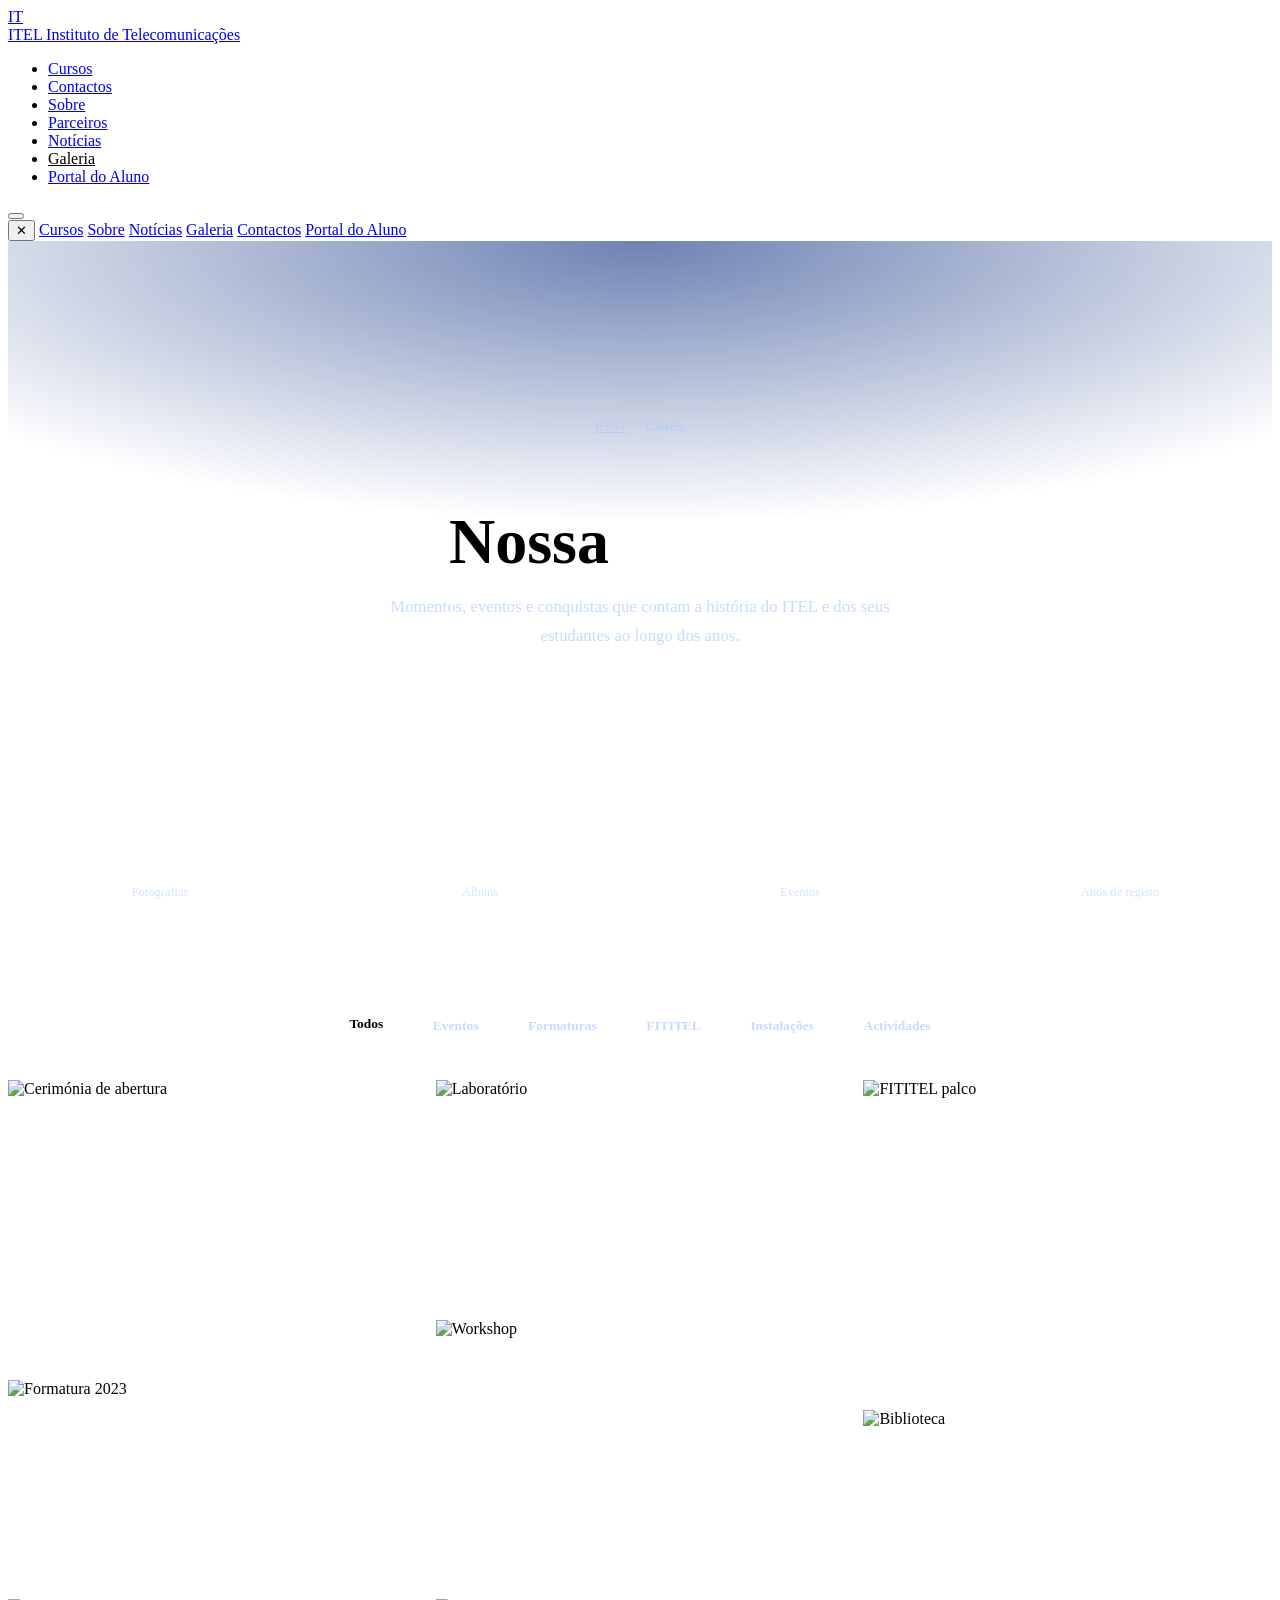
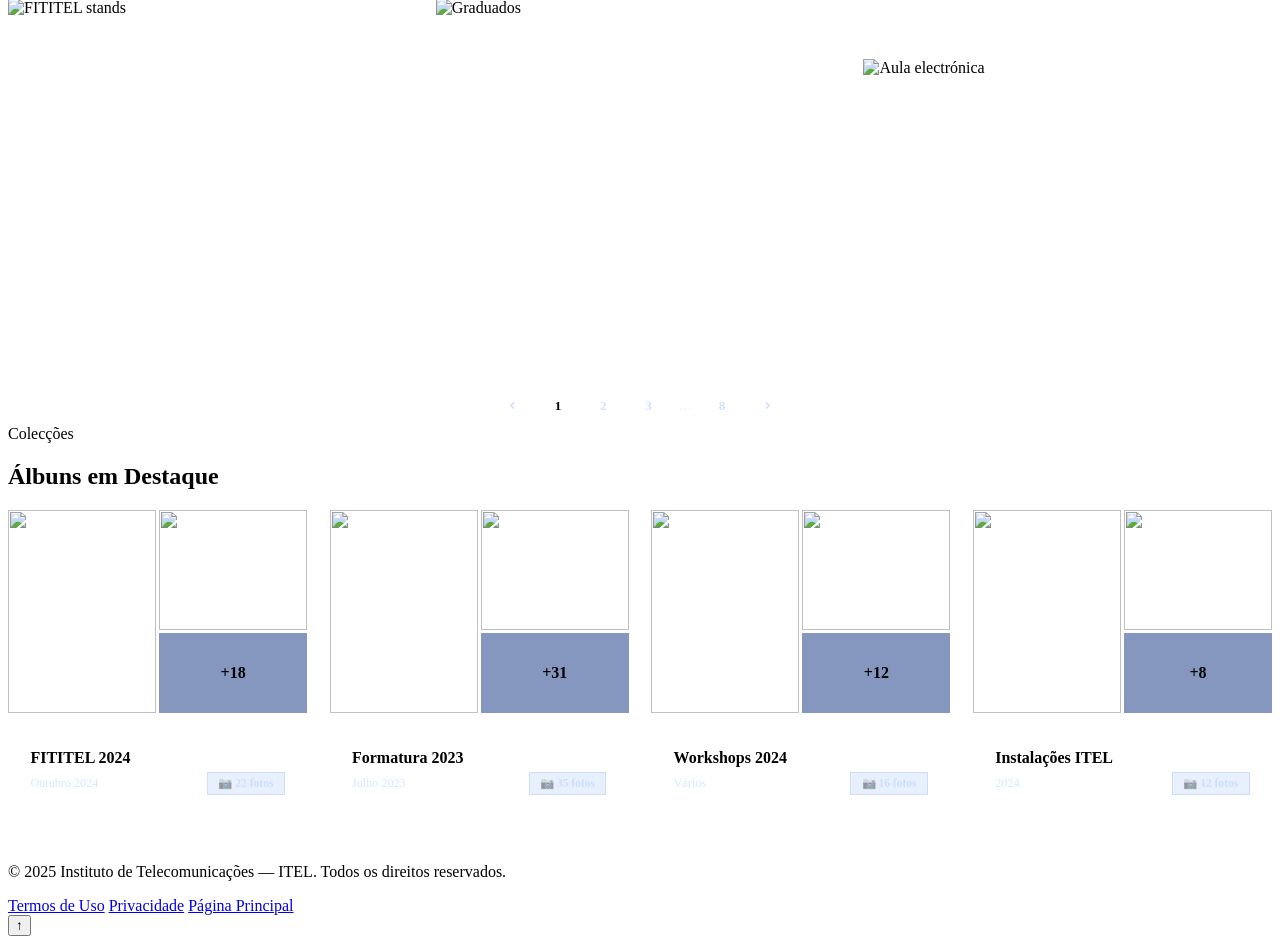
==== galeria.html @ df425c3a "Arquivos html e index css Estes são os arquivos principal do nosdo site!" ====
<!DOCTYPE html>
<html lang="pt-AO">
<head>
  <meta charset="UTF-8" />
  <meta name="viewport" content="width=device-width, initial-scale=1.0" />
  <meta name="description" content="Galeria de fotos do ITEL — Momentos, eventos e conquistas do Instituto de Telecomunicações." />
  <title>ITEL — Galeria</title>
  <link rel="preconnect" href="https://fonts.googleapis.com" />
  <link rel="preconnect" href="https://fonts.gstatic.com" crossorigin />
  <link href="https://fonts.googleapis.com/css2?family=Plus+Jakarta+Sans:wght@300;400;500;600;700;800&family=Space+Grotesk:wght@400;500;700&display=swap" rel="stylesheet" />
  <link rel="stylesheet" href="../css/index.css" />
  <style>
    /* ── Herói interno ── */
    .pag-heroi {
      position: relative;
      padding: clamp(7rem, 14vw, 11rem) 0 clamp(3rem, 6vw, 5rem);
      overflow: hidden;
      text-align: center;
    }
    .pag-heroi-fundo {
      position: absolute;
      inset: 0;
      background:
        radial-gradient(ellipse 100% 80% at 50% 0%, rgba(13,48,128,.6) 0%, transparent 70%),
        url('assets/img/heroi-galeria-evento.jpg') center/cover no-repeat;
      z-index: 0;
    }
    .pag-heroi-fundo::after {
      content: '';
      position: absolute;
      inset: 0;
      background: linear-gradient(180deg, rgba(2,12,27,.45) 0%, rgba(2,12,27,.7) 60%, var(--azul-900) 100%);
    }
    .pag-heroi-grade {
      position: absolute;
      inset: 0;
      background-image: radial-gradient(circle, rgba(255,255,255,.05) 1px, transparent 1px);
      background-size: 36px 36px;
      mask-image: radial-gradient(ellipse 80% 80% at 50% 50%, black, transparent);
      z-index: 1;
    }
    .pag-heroi-conteudo {
      position: relative;
      z-index: 2;
    }
    .pag-migalha {
      display: inline-flex;
      align-items: center;
      gap: .5rem;
      font-size: .78rem;
      color: rgba(168,200,255,.55);
      margin-bottom: 1.2rem;
    }
    .pag-migalha a { color: rgba(168,200,255,.55); transition: var(--trans); }
    .pag-migalha a:hover { color: var(--branco); }
    .pag-migalha-sep { opacity: .4; }
    .pag-migalha-actual { color: var(--azul-100); font-weight: 600; }
    .pag-heroi-titulo {
      font-family: var(--fonte-display);
      font-size: clamp(2.2rem, 5vw, 4rem);
      font-weight: 800;
      color: var(--branco);
      line-height: 1.08;
      margin-bottom: .9rem;
    }
    .pag-heroi-titulo span {
      background: linear-gradient(135deg, var(--azul-200) 0%, var(--azul-50) 100%);
      -webkit-background-clip: text;
      -webkit-text-fill-color: transparent;
      background-clip: text;
    }
    .pag-heroi-desc {
      font-size: clamp(.9rem, 1.6vw, 1.05rem);
      color: rgba(168,200,255,.65);
      max-width: 500px;
      margin-inline: auto;
      font-weight: 400;
      line-height: 1.7;
    }

    /* ── Estatísticas ── */
    .galeria-stats {
      display: grid;
      grid-template-columns: repeat(auto-fit, minmax(min(100%,140px), 1fr));
      gap: clamp(.7rem, 2vw, 1rem);
      margin-bottom: clamp(2rem, 4vw, 3rem);
    }
    .stat-card {
      background: var(--vidro);
      backdrop-filter: blur(20px);
      border: 1px solid var(--vidro-borda);
      border-radius: var(--raio-md);
      padding: clamp(1rem, 3vw, 1.5rem);
      text-align: center;
      transition: var(--trans);
    }
    .stat-card:hover {
      background: var(--vidro-hover);
      transform: translateY(-3px);
      border-color: rgba(91,147,245,.25);
    }
    .stat-numero {
      font-family: var(--fonte-display);
      font-size: clamp(1.6rem, 3vw, 2.2rem);
      font-weight: 800;
      background: linear-gradient(135deg, var(--branco), var(--azul-200));
      -webkit-background-clip: text;
      -webkit-text-fill-color: transparent;
      background-clip: text;
      line-height: 1;
      margin-bottom: .3rem;
    }
    .stat-label { font-size: .78rem; color: rgba(168,200,255,.5); }

    /* ── Filtros ── */
    .galeria-filtros {
      display: flex;
      align-items: center;
      justify-content: center;
      gap: .5rem;
      flex-wrap: wrap;
      padding-block: clamp(1.5rem, 3vw, 2.5rem);
    }
    .filtro-btn {
      background: var(--vidro);
      backdrop-filter: blur(20px);
      border: 1px solid var(--vidro-borda);
      border-radius: var(--raio-full);
      padding: .5rem clamp(.9rem, 2vw, 1.3rem);
      color: rgba(168,200,255,.65);
      font-family: var(--fonte-display);
      font-weight: 700;
      font-size: clamp(.75rem, 1.4vw, .84rem);
      cursor: pointer;
      transition: var(--trans);
      white-space: nowrap;
    }
    .filtro-btn:hover, .filtro-btn.activo {
      background: linear-gradient(135deg, var(--azul-500), var(--azul-400));
      border-color: transparent;
      color: var(--branco);
      box-shadow: var(--sombra-azul);
      transform: translateY(-2px);
    }

    /* ── Grade masonry ── */
    .galeria-grade {
      columns: 3;
      column-gap: clamp(.8rem, 2vw, 1.2rem);
    }
    @media (max-width: 900px) { .galeria-grade { columns: 2; } }
    @media (max-width: 500px) { .galeria-grade { columns: 1; } }

    .galeria-item {
      break-inside: avoid;
      margin-bottom: clamp(.8rem, 2vw, 1.2rem);
      border-radius: var(--raio-md);
      overflow: hidden;
      position: relative;
      cursor: pointer;
      transition: var(--trans-lenta);
      border: 1px solid var(--vidro-borda);
    }
    .galeria-item:hover {
      transform: scale(1.02);
      border-color: rgba(91,147,245,.3);
      box-shadow: 0 20px 50px rgba(0,0,0,.5);
    }
    .galeria-item img {
      width: 100%;
      display: block;
      transition: transform .6s ease;
    }
    .galeria-item:hover img { transform: scale(1.06); }

    .galeria-overlay {
      position: absolute;
      inset: 0;
      background: linear-gradient(180deg, transparent 40%, rgba(2,12,27,.92) 100%);
      opacity: 0;
      transition: opacity .4s ease;
      display: flex;
      flex-direction: column;
      justify-content: flex-end;
      padding: 1.2rem;
    }
    .galeria-item:hover .galeria-overlay { opacity: 1; }

    .galeria-item-cat {
      display: inline-block;
      background: rgba(46,109,232,.18);
      border: 1px solid rgba(91,147,245,.3);
      color: var(--azul-100);
      font-size: .67rem;
      font-weight: 700;
      letter-spacing: .1em;
      text-transform: uppercase;
      padding: .24rem .65rem;
      border-radius: var(--raio-full);
      margin-bottom: .5rem;
      align-self: flex-start;
    }
    .galeria-item-titulo {
      font-family: var(--fonte-display);
      font-weight: 700;
      font-size: .92rem;
      color: var(--branco);
      line-height: 1.3;
      margin-bottom: .25rem;
    }
    .galeria-item-data { font-size: .73rem; color: rgba(255,255,255,.45); }

    .galeria-zoom {
      position: absolute;
      top: .85rem;
      right: .85rem;
      width: 32px;
      height: 32px;
      background: rgba(255,255,255,.1);
      backdrop-filter: blur(10px);
      border-radius: 50%;
      display: grid;
      place-items: center;
      opacity: 0;
      transition: var(--trans);
    }
    .galeria-item:hover .galeria-zoom { opacity: 1; transform: scale(1.1); }
    .galeria-zoom svg { width: 15px; height: 15px; color: var(--branco); }

    /* ── Lightbox ── */
    .lightbox {
      position: fixed;
      inset: 0;
      background: rgba(2,12,27,.97);
      backdrop-filter: blur(30px);
      z-index: 2000;
      display: flex;
      align-items: center;
      justify-content: center;
      opacity: 0;
      pointer-events: none;
      transition: opacity .4s ease;
      padding: 1.5rem;
    }
    .lightbox.aberto { opacity: 1; pointer-events: all; }
    .lightbox-inner {
      position: relative;
      max-width: 900px;
      width: 100%;
      transform: scale(.92);
      transition: transform .4s cubic-bezier(.25,.46,.45,.94);
    }
    .lightbox.aberto .lightbox-inner { transform: scale(1); }
    .lightbox-img {
      width: 100%;
      border-radius: var(--raio-lg);
      display: block;
      box-shadow: 0 40px 80px rgba(0,0,0,.7);
      border: 1px solid var(--vidro-borda);
      transition: opacity .3s ease;
    }
    .lightbox-info {
      margin-top: 1rem;
      display: flex;
      align-items: flex-start;
      justify-content: space-between;
      gap: 1rem;
      flex-wrap: wrap;
    }
    .lightbox-titulo { font-family: var(--fonte-display); font-size: 1.1rem; font-weight: 700; color: var(--branco); }
    .lightbox-sub { font-size: .8rem; color: rgba(168,200,255,.5); margin-top: .2rem; }
    .lightbox-fechar {
      position: absolute;
      top: -14px; right: -14px;
      width: 38px; height: 38px;
      background: rgba(255,255,255,.08);
      border: 1px solid var(--vidro-borda2);
      border-radius: 50%;
      display: grid;
      place-items: center;
      cursor: pointer;
      color: var(--branco);
      font-size: 1rem;
      transition: var(--trans);
    }
    .lightbox-fechar:hover { background: rgba(255,80,80,.2); border-color: rgba(255,80,80,.4); }
    .lightbox-nav {
      position: absolute;
      top: 50%;
      transform: translateY(-50%);
      width: 42px; height: 42px;
      background: rgba(255,255,255,.07);
      border: 1px solid var(--vidro-borda);
      border-radius: 50%;
      display: grid;
      place-items: center;
      cursor: pointer;
      color: var(--branco);
      transition: var(--trans);
    }
    .lightbox-nav:hover { background: rgba(46,109,232,.2); border-color: rgba(91,147,245,.3); }
    .lightbox-ant { left: -22px; }
    .lightbox-prox { right: -22px; }
    @media (max-width: 600px) {
      .lightbox-ant { left: 6px; }
      .lightbox-prox { right: 6px; }
      .lightbox-fechar { top: -10px; right: -6px; }
    }
    .lightbox-nav svg { width: 17px; height: 17px; }
    .lightbox-contador {
      display: inline-flex;
      align-items: center;
      gap: .45rem;
      background: var(--vidro);
      border: 1px solid var(--vidro-borda);
      border-radius: var(--raio-full);
      padding: .28rem .85rem;
      font-size: .76rem;
      color: rgba(168,200,255,.55);
      white-space: nowrap;
    }

    /* ── Álbuns ── */
    .secao-albuns { padding-block: var(--secao-py); }
    .albuns-grade {
      display: grid;
      grid-template-columns: repeat(auto-fit, minmax(min(100%, 240px), 1fr));
      gap: clamp(1rem, 2.5vw, 1.4rem);
    }
    .album-card {
      border-radius: var(--raio-md);
      overflow: hidden;
      background: var(--vidro);
      border: 1px solid var(--vidro-borda);
      cursor: pointer;
      transition: var(--trans-lenta);
      transform-style: preserve-3d;
    }
    .album-card:hover {
      transform: translateY(-8px);
      border-color: rgba(91,147,245,.3);
      box-shadow: var(--sombra-lg);
    }
    .album-fotos {
      display: grid;
      grid-template-columns: 1fr 1fr;
      grid-template-rows: clamp(90px,14vw,120px) clamp(60px,9vw,80px);
      gap: 3px;
    }
    .album-foto-principal { grid-row: 1/3; overflow: hidden; }
    .album-foto-sec { overflow: hidden; }
    .album-foto-mais {
      overflow: hidden;
      background: rgba(13,48,128,.5);
      display: grid;
      place-items: center;
    }
    .album-foto-mais::after {
      content: attr(data-mais);
      font-family: var(--fonte-display);
      font-weight: 800;
      font-size: 1rem;
      color: var(--azul-100);
    }
    .album-foto-principal img,
    .album-foto-sec img {
      width: 100%;
      height: 100%;
      object-fit: cover;
      display: block;
      transition: transform .5s ease;
    }
    .album-card:hover .album-foto-principal img,
    .album-card:hover .album-foto-sec img { transform: scale(1.07); }
    .album-corpo { padding: clamp(1rem, 2.5vw, 1.3rem) clamp(1rem, 2.5vw, 1.4rem); }
    .album-titulo {
      font-family: var(--fonte-display);
      font-weight: 700;
      font-size: clamp(.9rem, 1.8vw, 1rem);
      color: var(--branco);
      margin-bottom: .3rem;
    }
    .album-meta {
      display: flex;
      align-items: center;
      justify-content: space-between;
      font-size: .76rem;
      color: rgba(168,200,255,.45);
      flex-wrap: wrap;
      gap: .4rem;
    }
    .album-contagem {
      display: inline-flex;
      align-items: center;
      gap: .3rem;
      background: rgba(46,109,232,.1);
      border: 1px solid rgba(91,147,245,.2);
      border-radius: var(--raio-full);
      padding: .2rem .65rem;
      color: var(--azul-100);
      font-weight: 600;
      font-size: .72rem;
    }

    /* ── Paginação ── */
    .paginacao {
      display: flex;
      align-items: center;
      justify-content: center;
      gap: .45rem;
      padding-top: clamp(2rem, 4vw, 3rem);
      flex-wrap: wrap;
    }
    .pag-btn {
      width: 38px; height: 38px;
      border-radius: var(--raio-sm);
      background: var(--vidro);
      border: 1px solid var(--vidro-borda);
      color: rgba(168,200,255,.55);
      display: grid;
      place-items: center;
      cursor: pointer;
      font-family: var(--fonte-display);
      font-weight: 700;
      font-size: .82rem;
      transition: var(--trans);
    }
    .pag-btn:hover, .pag-btn.activo {
      background: linear-gradient(135deg, var(--azul-500), var(--azul-400));
      border-color: transparent;
      color: var(--branco);
      box-shadow: var(--sombra-azul);
    }
    .pag-sep { color: rgba(168,200,255,.35); font-size: .82rem; padding: 0 .25rem; }
  </style>
</head>
<body>

  <!-- NAVEGAÇÃO -->
  <header>
    <nav class="navegacao rolada" id="barra-nav">
      <div class="container">
        <div class="nav-interior">
          <a href="index.html" class="nav-logo">
            <div class="nav-logo-icone">IT</div>
            <div class="nav-logo-txt">
              <span class="nav-logo-nome">ITEL</span>
              <span class="nav-logo-sub">Instituto de Telecomunicações</span>
            </div>
          </a>
          <ul class="nav-links">
           <li><a href="../index.html#cursos">Cursos</a></li>
            <li><a href="../index.html#rodape"> Contactos</a></li>
            <li><a href="../index.html#sobre">Sobre</a></li>
            <li><a href="../index.html#parceiros">Parceiros</a></li>
            <li><a href="noticias.html">Notícias</a></li>
            <li><a href="pages/galeria.html" style="color:var(--branco)">Galeria</a></li> 
            <li><a href="login.html" class="nav-cta">Portal do Aluno</a></li>
          </ul> 
          <button class="nav-hamburguer" id="btn-menu" aria-label="Abrir menu" aria-expanded="false">
            <span></span><span></span><span></span>
          </button>
        </div>
      </div>
    </nav>
  </header>

  <nav class="menu-mobile" id="menu-mobile" aria-hidden="true">
    <button class="menu-fechar" id="btn-fechar" aria-label="Fechar menu">✕</button>
    <a href="index.html#cursos"  onclick="fecharMenu()">Cursos</a>
    <a href="index.html#sobre"   onclick="fecharMenu()">Sobre</a>
    <a href="itel-noticias.html" onclick="fecharMenu()">Notícias</a>
    <a href="itel-galeria.html"  onclick="fecharMenu()">Galeria</a>
    <a href="index.html#rodape"  onclick="fecharMenu()">Contactos</a>
    <a href="itel-login.html" class="btn-primario" onclick="fecharMenu()">Portal do Aluno</a>
  </nav>

  <main>
    <!-- HERÓI -->
    <section class="pag-heroi">
      <div class="pag-heroi-fundo" aria-hidden="true"></div>
      <div class="pag-heroi-grade"  aria-hidden="true"></div>
      <div class="container pag-heroi-conteudo">
        <nav class="pag-migalha" aria-label="Caminho de navegação">
          <a href="../index.html">Início</a>
          <span class="pag-migalha-sep">›</span>
          <span class="pag-migalha-actual">Galeria</span>
        </nav>
        <h1 class="pag-heroi-titulo">Nossa <span>Galeria</span></h1>
        <p class="pag-heroi-desc">Momentos, eventos e conquistas que contam a história do ITEL e dos seus estudantes ao longo dos anos.</p>
      </div>
    </section>

    <!-- CORPO -->
    <section style="padding-block: clamp(3rem,6vw,5rem) 0; position:relative; z-index:1;">
      <div class="container">

        <!-- Estatísticas -->
        <div class="galeria-stats animar-entrada">
          <div class="stat-card"><div class="stat-numero">348</div><div class="stat-label">Fotografias</div></div>
          <div class="stat-card"><div class="stat-numero">24</div><div class="stat-label">Álbuns</div></div>
          <div class="stat-card"><div class="stat-numero">12</div><div class="stat-label">Eventos</div></div>
          <div class="stat-card"><div class="stat-numero">6</div><div class="stat-label">Anos de registo</div></div>
        </div>

        <!-- Filtros -->
        <div class="galeria-filtros animar-entrada">
          <button class="filtro-btn activo" onclick="filtrar(this,'todos')">Todos</button>
          <button class="filtro-btn" onclick="filtrar(this,'eventos')">Eventos</button>
          <button class="filtro-btn" onclick="filtrar(this,'formatura')">Formaturas</button>
          <button class="filtro-btn" onclick="filtrar(this,'fititel')">FITITEL</button>
          <button class="filtro-btn" onclick="filtrar(this,'instalacoes')">Instalações</button>
          <button class="filtro-btn" onclick="filtrar(this,'atividades')">Actividades</button>
        </div>

        <!-- Grade -->
        <div class="galeria-grade" id="galeria-grade">

          <article class="galeria-item animar-entrada" data-cat="eventos" data-titulo="Cerimónia de Abertura 2024" data-data="Janeiro 2024" onclick="abrirLightbox(0)">
            <img src="assets/img/heroi-galeria-evento.jpg" alt="Cerimónia de abertura" loading="lazy" style="height:280px;object-fit:cover"/>
            <div class="galeria-overlay">
              <span class="galeria-item-cat">Evento</span>
              <h3 class="galeria-item-titulo">Cerimónia de Abertura 2024</h3>
              <p class="galeria-item-data">Janeiro 2024</p>
            </div>
            <div class="galeria-zoom"><svg viewBox="0 0 20 20" fill="currentColor"><path d="M5 8a3 3 0 116 0A3 3 0 015 8zm8.293 7.293l-2.39-2.39A5.5 5.5 0 1114.5 8a5.48 5.48 0 01-1.183 3.414l2.39 2.39a1 1 0 01-1.414 1.414z"/></svg></div>
          </article>

          <article class="galeria-item animar-entrada atraso-1" data-cat="formatura" data-titulo="Formatura Turma 2023" data-data="Julho 2023" onclick="abrirLightbox(1)">
            <img src="assets/img/galeria-formatura-turma.jpg" alt="Formatura 2023" loading="lazy" style="height:200px;object-fit:cover"/>
            <div class="galeria-overlay">
              <span class="galeria-item-cat">Formatura</span>
              <h3 class="galeria-item-titulo">Formatura Turma 2023</h3>
              <p class="galeria-item-data">Julho 2023</p>
            </div>
            <div class="galeria-zoom"><svg viewBox="0 0 20 20" fill="currentColor"><path d="M5 8a3 3 0 116 0A3 3 0 015 8zm8.293 7.293l-2.39-2.39A5.5 5.5 0 1114.5 8a5.48 5.48 0 01-1.183 3.414l2.39 2.39a1 1 0 01-1.414 1.414z"/></svg></div>
          </article>

          <article class="galeria-item animar-entrada atraso-2" data-cat="fititel" data-titulo="FITITEL 2024 — Stands" data-data="Outubro 2024" onclick="abrirLightbox(2)">
            <img src="assets/img/galeria-fititel-stands.jpg" alt="FITITEL stands" loading="lazy" style="height:340px;object-fit:cover"/>
            <div class="galeria-overlay">
              <span class="galeria-item-cat">FITITEL</span>
              <h3 class="galeria-item-titulo">FITITEL 2024 — Stands</h3>
              <p class="galeria-item-data">Outubro 2024</p>
            </div>
            <div class="galeria-zoom"><svg viewBox="0 0 20 20" fill="currentColor"><path d="M5 8a3 3 0 116 0A3 3 0 015 8zm8.293 7.293l-2.39-2.39A5.5 5.5 0 1114.5 8a5.48 5.48 0 01-1.183 3.414l2.39 2.39a1 1 0 01-1.414 1.414z"/></svg></div>
          </article>

          <article class="galeria-item animar-entrada" data-cat="instalacoes" data-titulo="Laboratório de Informática" data-data="2024" onclick="abrirLightbox(3)">
            <img src="assets/img/curso-informatica.jpg" alt="Laboratório" loading="lazy" style="height:220px;object-fit:cover"/>
            <div class="galeria-overlay">
              <span class="galeria-item-cat">Instalações</span>
              <h3 class="galeria-item-titulo">Laboratório de Informática</h3>
              <p class="galeria-item-data">2024</p>
            </div>
            <div class="galeria-zoom"><svg viewBox="0 0 20 20" fill="currentColor"><path d="M5 8a3 3 0 116 0A3 3 0 015 8zm8.293 7.293l-2.39-2.39A5.5 5.5 0 1114.5 8a5.48 5.48 0 01-1.183 3.414l2.39 2.39a1 1 0 01-1.414 1.414z"/></svg></div>
          </article>

          <article class="galeria-item animar-entrada atraso-1" data-cat="atividades" data-titulo="Workshop de Redes" data-data="Março 2024" onclick="abrirLightbox(4)">
            <img src="assets/img/curso-electronica-telecomunicacoes.jpg" alt="Workshop" loading="lazy" style="height:260px;object-fit:cover"/>
            <div class="galeria-overlay">
              <span class="galeria-item-cat">Actividades</span>
              <h3 class="galeria-item-titulo">Workshop de Redes e Telecomunicações</h3>
              <p class="galeria-item-data">Março 2024</p>
            </div>
            <div class="galeria-zoom"><svg viewBox="0 0 20 20" fill="currentColor"><path d="M5 8a3 3 0 116 0A3 3 0 015 8zm8.293 7.293l-2.39-2.39A5.5 5.5 0 1114.5 8a5.48 5.48 0 01-1.183 3.414l2.39 2.39a1 1 0 01-1.414 1.414z"/></svg></div>
          </article>

          <article class="galeria-item animar-entrada atraso-2" data-cat="formatura" data-titulo="Graduados 2022" data-data="Junho 2022" onclick="abrirLightbox(5)">
            <img src="assets/img/galeria-graduados-cerimonia.jpg" alt="Graduados" loading="lazy" style="height:180px;object-fit:cover"/>
            <div class="galeria-overlay">
              <span class="galeria-item-cat">Formatura</span>
              <h3 class="galeria-item-titulo">Graduados 2022</h3>
              <p class="galeria-item-data">Junho 2022</p>
            </div>
            <div class="galeria-zoom"><svg viewBox="0 0 20 20" fill="currentColor"><path d="M5 8a3 3 0 116 0A3 3 0 015 8zm8.293 7.293l-2.39-2.39A5.5 5.5 0 1114.5 8a5.48 5.48 0 01-1.183 3.414l2.39 2.39a1 1 0 01-1.414 1.414z"/></svg></div>
          </article>

          <article class="galeria-item animar-entrada" data-cat="fititel" data-titulo="FITITEL — Palco Principal" data-data="Outubro 2023" onclick="abrirLightbox(6)">
            <img src="assets/img/galeria-fititel-palco-principal.jpg" alt="FITITEL palco" loading="lazy" style="height:310px;object-fit:cover"/>
            <div class="galeria-overlay">
              <span class="galeria-item-cat">FITITEL</span>
              <h3 class="galeria-item-titulo">FITITEL — Palco Principal</h3>
              <p class="galeria-item-data">Outubro 2023</p>
            </div>
            <div class="galeria-zoom"><svg viewBox="0 0 20 20" fill="currentColor"><path d="M5 8a3 3 0 116 0A3 3 0 015 8zm8.293 7.293l-2.39-2.39A5.5 5.5 0 1114.5 8a5.48 5.48 0 01-1.183 3.414l2.39 2.39a1 1 0 01-1.414 1.414z"/></svg></div>
          </article>

          <article class="galeria-item animar-entrada atraso-1" data-cat="instalacoes" data-titulo="Biblioteca Técnica" data-data="2024" onclick="abrirLightbox(7)">
            <img src="assets/img/galeria-biblioteca-tecnica.jpg" alt="Biblioteca" loading="lazy" style="height:230px;object-fit:cover"/>
            <div class="galeria-overlay">
              <span class="galeria-item-cat">Instalações</span>
              <h3 class="galeria-item-titulo">Biblioteca Técnica</h3>
              <p class="galeria-item-data">2024</p>
            </div>
            <div class="galeria-zoom"><svg viewBox="0 0 20 20" fill="currentColor"><path d="M5 8a3 3 0 116 0A3 3 0 015 8zm8.293 7.293l-2.39-2.39A5.5 5.5 0 1114.5 8a5.48 5.48 0 01-1.183 3.414l2.39 2.39a1 1 0 01-1.414 1.414z"/></svg></div>
          </article>

          <article class="galeria-item animar-entrada atraso-2" data-cat="atividades" data-titulo="Aula Prática de Electrónica" data-data="Fevereiro 2024" onclick="abrirLightbox(8)">
            <img src="assets/img/galeria-aula-pratica-electronica.jpg" alt="Aula electrónica" loading="lazy" style="height:200px;object-fit:cover"/>
            <div class="galeria-overlay">
              <span class="galeria-item-cat">Actividades</span>
              <h3 class="galeria-item-titulo">Aula Prática de Electrónica</h3>
              <p class="galeria-item-data">Fevereiro 2024</p>
            </div>
            <div class="galeria-zoom"><svg viewBox="0 0 20 20" fill="currentColor"><path d="M5 8a3 3 0 116 0A3 3 0 015 8zm8.293 7.293l-2.39-2.39A5.5 5.5 0 1114.5 8a5.48 5.48 0 01-1.183 3.414l2.39 2.39a1 1 0 01-1.414 1.414z"/></svg></div>
          </article>

        </div>

        <div class="paginacao animar-entrada">
          <button class="pag-btn"><svg viewBox="0 0 16 16" fill="none" stroke="currentColor" stroke-width="2" width="13"><path d="M10 4L6 8l4 4"/></svg></button>
          <button class="pag-btn activo">1</button>
          <button class="pag-btn">2</button>
          <button class="pag-btn">3</button>
          <span class="pag-sep">…</span>
          <button class="pag-btn">8</button>
          <button class="pag-btn"><svg viewBox="0 0 16 16" fill="none" stroke="currentColor" stroke-width="2" width="13"><path d="M6 4l4 4-4 4"/></svg></button>
        </div>
      </div>
    </section>

    <!-- ÁLBUNS -->
    <section class="secao-albuns" style="position:relative;z-index:1;">
      <div class="container">
        <header class="secao-cabecalho">
          <div class="secao-etiqueta">Colecções</div>
          <div class="linha-deco animar-entrada"><div class="linha-deco-centro"></div></div>
          <h2 class="secao-titulo animar-entrada">Álbuns em <span>Destaque</span></h2>
        </header>
        <div class="albuns-grade">

          <article class="album-card animar-entrada atraso-1">
            <div class="album-fotos">
              <div class="album-foto-principal"><img src="assets/img/heroi-galeria-evento.jpg" alt=""/></div>
              <div class="album-foto-sec"><img src="assets/img/galeria-formatura-turma.jpg" alt=""/></div>
              <div class="album-foto-mais" data-mais="+18"></div>
            </div>
            <div class="album-corpo">
              <h3 class="album-titulo">FITITEL 2024</h3>
              <div class="album-meta">
                <span>Outubro 2024</span>
                <span class="album-contagem">📷 22 fotos</span>
              </div>
            </div>
          </article>

          <article class="album-card animar-entrada atraso-2">
            <div class="album-fotos">
              <div class="album-foto-principal"><img src="assets/img/galeria-formatura-turma.jpg" alt=""/></div>
              <div class="album-foto-sec"><img src="assets/img/galeria-graduados-cerimonia.jpg" alt=""/></div>
              <div class="album-foto-mais" data-mais="+31"></div>
            </div>
            <div class="album-corpo">
              <h3 class="album-titulo">Formatura 2023</h3>
              <div class="album-meta">
                <span>Julho 2023</span>
                <span class="album-contagem">📷 35 fotos</span>
              </div>
            </div>
          </article>

          <article class="album-card animar-entrada atraso-3">
            <div class="album-fotos">
              <div class="album-foto-principal"><img src="assets/img/curso-electronica-telecomunicacoes.jpg" alt=""/></div>
              <div class="album-foto-sec"><img src="assets/img/galeria-aula-pratica-electronica.jpg" alt=""/></div>
              <div class="album-foto-mais" data-mais="+12"></div>
            </div>
            <div class="album-corpo">
              <h3 class="album-titulo">Workshops 2024</h3>
              <div class="album-meta">
                <span>Vários</span>
                <span class="album-contagem">📷 16 fotos</span>
              </div>
            </div>
          </article>

          <article class="album-card animar-entrada atraso-4">
            <div class="album-fotos">
              <div class="album-foto-principal"><img src="assets/img/curso-informatica.jpg" alt=""/></div>
              <div class="album-foto-sec"><img src="assets/img/galeria-biblioteca-tecnica.jpg" alt=""/></div>
              <div class="album-foto-mais" data-mais="+8"></div>
            </div>
            <div class="album-corpo">
              <h3 class="album-titulo">Instalações ITEL</h3>
              <div class="album-meta">
                <span>2024</span>
                <span class="album-contagem">📷 12 fotos</span>
              </div>
            </div>
          </article>

        </div>
      </div>
    </section>
  </main>

  <!-- LIGHTBOX -->
  <div class="lightbox" id="lightbox" role="dialog" aria-modal="true" aria-label="Visualizador de imagem">
    <div class="lightbox-inner">
      <button class="lightbox-fechar" onclick="fecharLightbox()" aria-label="Fechar">✕</button>
      <button class="lightbox-nav lightbox-ant" onclick="navLightbox(-1)" aria-label="Anterior">
        <svg viewBox="0 0 16 16" fill="none" stroke="currentColor" stroke-width="2"><path d="M10 4L6 8l4 4"/></svg>
      </button>
      <button class="lightbox-nav lightbox-prox" onclick="navLightbox(1)" aria-label="Próximo">
        <svg viewBox="0 0 16 16" fill="none" stroke="currentColor" stroke-width="2"><path d="M6 4l4 4-4 4"/></svg>
      </button>
      <img class="lightbox-img" id="lb-img" src="" alt=""/>
      <div class="lightbox-info">
        <div>
          <p class="lightbox-titulo" id="lb-titulo"></p>
          <p class="lightbox-sub"   id="lb-data"></p>
        </div>
        <div class="lightbox-contador">
          <span id="lb-actual">1</span>
          <span style="opacity:.4">/</span>
          <span id="lb-total">9</span>
        </div>
      </div>
    </div>
  </div>

  <!-- RODAPÉ -->
  <footer class="rodape" style="padding-top:2rem">
    <div class="container">
      <div class="rodape-divisor"></div>
      <div class="rodape-base" style="justify-content:center;flex-direction:column;align-items:center;gap:.5rem">
        <p class="rodape-copyright">© 2025 Instituto de Telecomunicações — ITEL. Todos os direitos reservados.</p>
        <nav class="rodape-legais">
          <a href="#">Termos de Uso</a>
          <a href="#">Privacidade</a>
          <a href="index.html">Página Principal</a>
        </nav>
      </div>
    </div>
  </footer>

  <button class="voltar-topo" id="btn-topo" aria-label="Voltar ao topo">↑</button>

<script>  
    'use strict';
    // Menu mobile
    const menuMobile = document.getElementById('menu-mobile');
    const btnMenu    = document.getElementById('btn-menu');
    btnMenu.addEventListener('click', () => {
      menuMobile.classList.add('aberto');
      menuMobile.setAttribute('aria-hidden','false');
      btnMenu.setAttribute('aria-expanded','true');
      document.body.style.overflow = 'hidden';
    });
    document.getElementById('btn-fechar').addEventListener('click', fecharMenu);
    function fecharMenu() {
      menuMobile.classList.remove('aberto');
      menuMobile.setAttribute('aria-hidden','true');
      btnMenu.setAttribute('aria-expanded','false');
      document.body.style.overflow = '';
    }
    document.addEventListener('keydown', e => { if (e.key==='Escape' && menuMobile.classList.contains('aberto')) fecharMenu(); });

    // Voltar ao topo
    const btnTopo = document.getElementById('btn-topo');
    window.addEventListener('scroll', () => btnTopo.classList.toggle('visivel', scrollY>400), {passive:true});
    btnTopo.addEventListener('click', () => scrollTo({top:0,behavior:'smooth'}));

    // Animações
    const obs = new IntersectionObserver(es => es.forEach(e => { if(e.isIntersecting){e.target.classList.add('visivel');obs.unobserve(e.target);}}),{threshold:.1});
    document.querySelectorAll('.animar-entrada').forEach(el => obs.observe(el));

    // Filtros
    function filtrar(btn, cat) {
      document.querySelectorAll('.filtro-btn').forEach(b => b.classList.remove('activo'));
      btn.classList.add('activo');
      document.querySelectorAll('.galeria-item').forEach(item => {
        const ok = cat==='todos' || item.dataset.cat===cat;
        item.style.opacity       = ok ? '1' : '0.15';
        item.style.transform     = ok ? '' : 'scale(0.95)';
        item.style.pointerEvents = ok ? 'all' : 'none';
        item.style.transition    = 'opacity .4s ease, transform .4s ease';
      });
    }

    // Lightbox
    const fotos = [...document.querySelectorAll('.galeria-item')].map(el => ({
      src   : el.querySelector('img').src,
      titulo: el.dataset.titulo,
      data  : el.dataset.data,
    }));
    let idxActual = 0;

    function abrirLightbox(i) {
      idxActual = i;
      actualizarLb();
      document.getElementById('lightbox').classList.add('aberto');
      document.body.style.overflow = 'hidden';
    }
    function fecharLightbox() {
      document.getElementById('lightbox').classList.remove('aberto');
      document.body.style.overflow = '';
    }
    function navLightbox(dir) {
      idxActual = (idxActual + dir + fotos.length) % fotos.length;
      actualizarLb();
    }
    function actualizarLb() {
      const img = document.getElementById('lb-img');
      img.style.opacity = '0';
      setTimeout(() => { img.src = fotos[idxActual].src; img.alt = fotos[idxActual].titulo; img.style.opacity='1'; img.style.transition='opacity .3s ease'; }, 130);
      document.getElementById('lb-titulo').textContent = fotos[idxActual].titulo;
      document.getElementById('lb-data').textContent   = fotos[idxActual].data;
      document.getElementById('lb-actual').textContent = idxActual + 1;
      document.getElementById('lb-total').textContent  = fotos.length;
    }
    document.getElementById('lightbox').addEventListener('click', e => { if(e.target===document.getElementById('lightbox')) fecharLightbox(); });
    document.addEventListener('keydown', e => {
      if (!document.getElementById('lightbox').classList.contains('aberto')) return;
      if (e.key==='Escape')     fecharLightbox();
      if (e.key==='ArrowRight') navLightbox(1);
      if (e.key==='ArrowLeft')  navLightbox(-1);
    });

    // 3D tilt nos álbuns (apenas desktop)
    if (window.matchMedia('(hover:hover) and (pointer:fine)').matches) {
      document.querySelectorAll('.album-card').forEach(card => {
        card.addEventListener('mousemove', e => {
          const r=card.getBoundingClientRect();
          const dx=(e.clientX-r.left-r.width/2)/(r.width/2);
          const dy=(e.clientY-r.top-r.height/2)/(r.height/2);
          card.style.transform=`translateY(-8px) rotateX(${-dy*4}deg) rotateY(${dx*4}deg)`;
        });
        card.addEventListener('mouseleave',()=>{card.style.transform='';});
      });
    }
  </script>
</body>
</html>
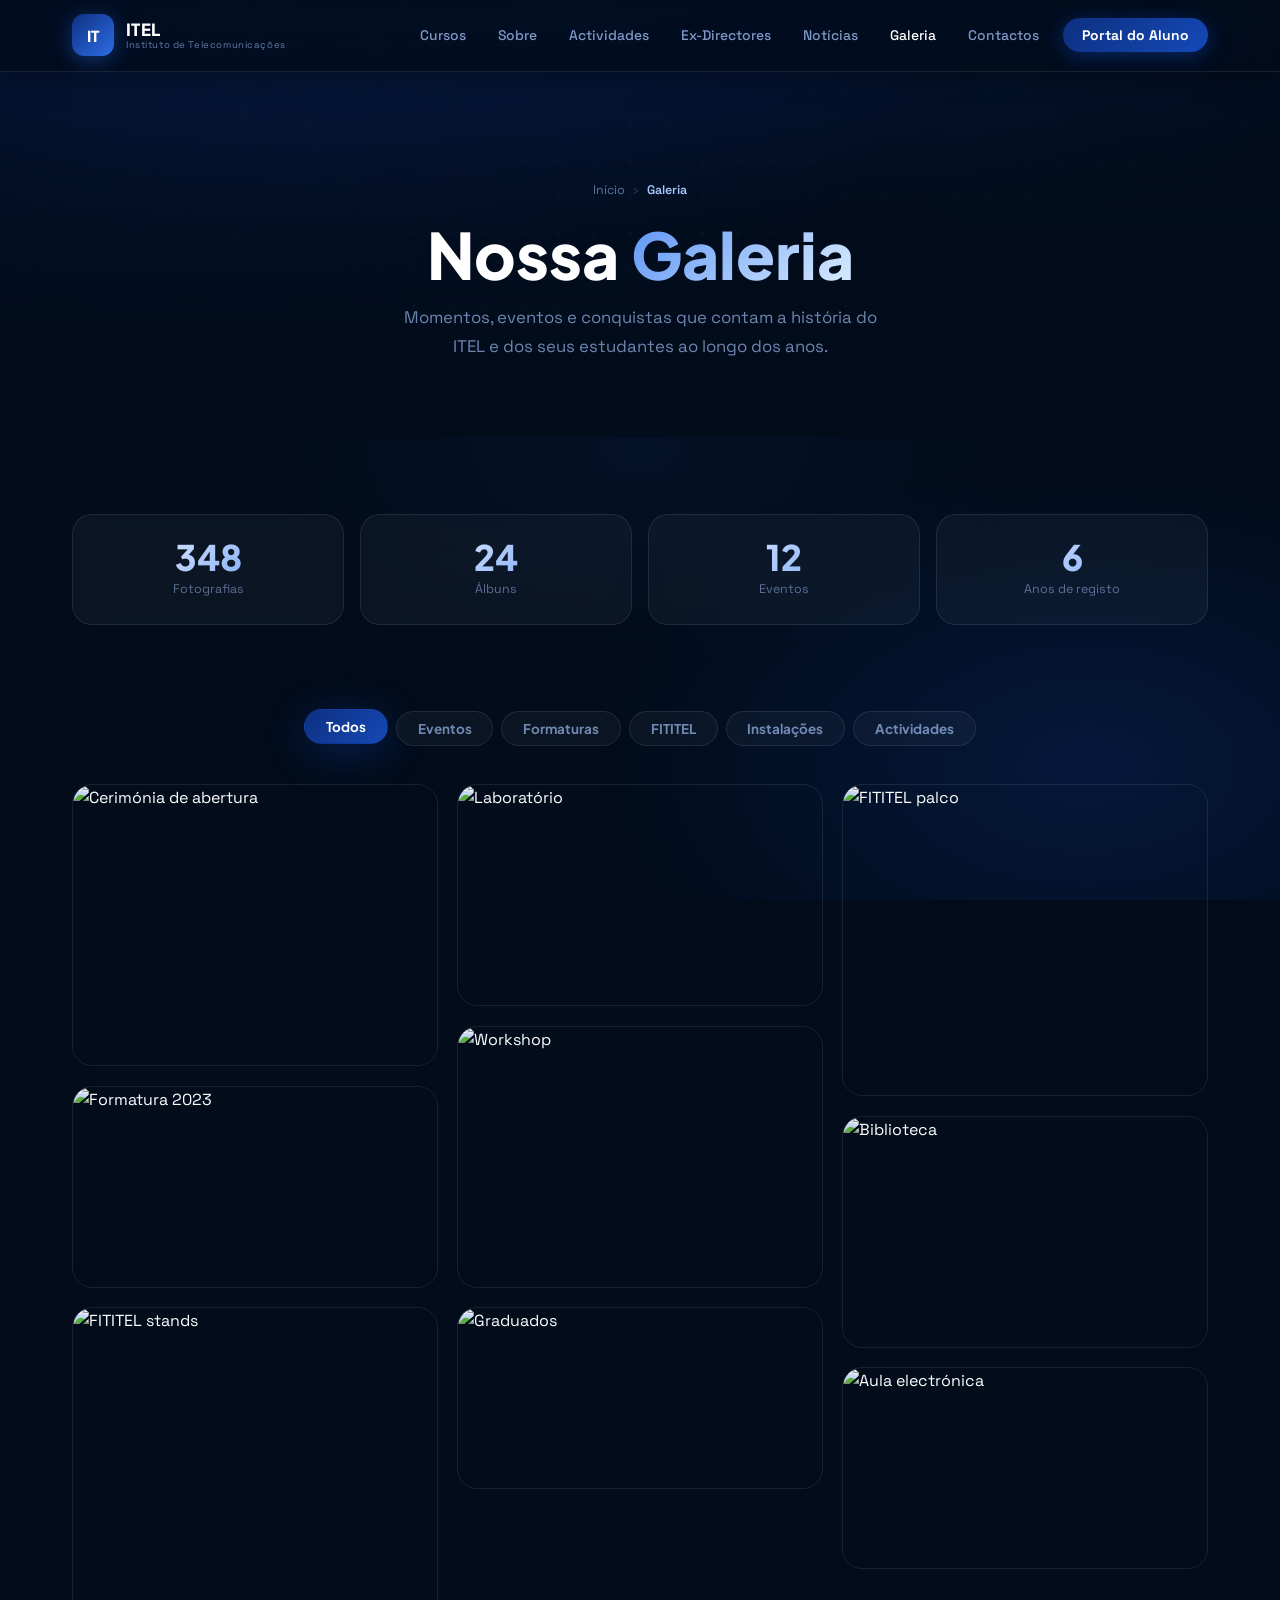
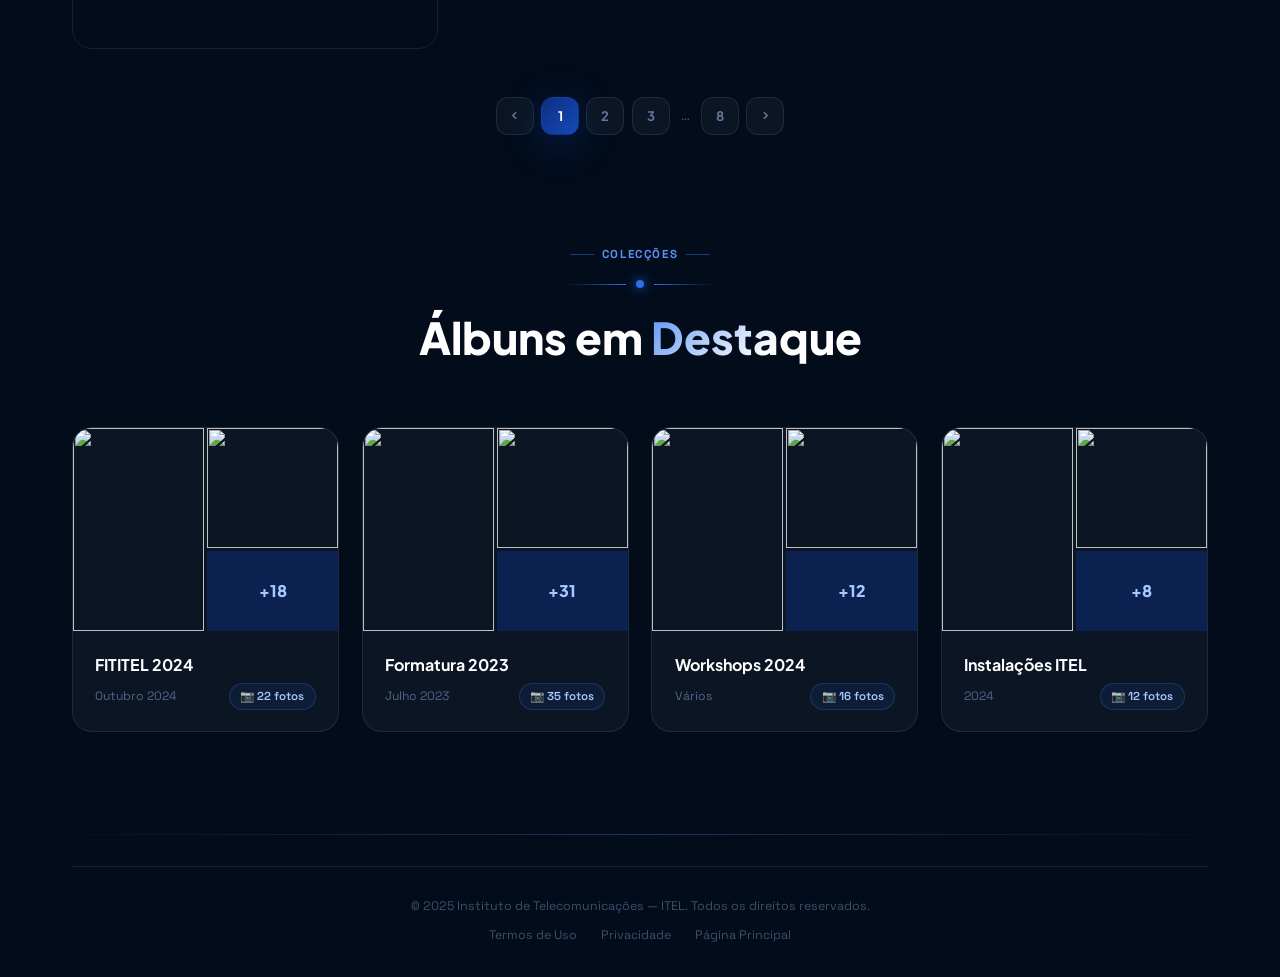
==== commit 68e24233: "Add files via upload" ====
--- a/galeria.html
+++ b/galeria.html
@@ -448,15 +448,16 @@
               <span class="nav-logo-sub">Instituto de Telecomunicações</span>
             </div>
           </a>
-          <ul class="nav-links">
-           <li><a href="../index.html#cursos">Cursos</a></li>
-            <li><a href="../index.html#rodape"> Contactos</a></li>
+          <ul class="nav-links" role="list">
+            <li><a href="../index.html#cursos">Cursos</a></li>
             <li><a href="../index.html#sobre">Sobre</a></li>
-            <li><a href="../index.html#parceiros">Parceiros</a></li>
+            <li><a href="itel actividades.html">Actividades</a></li>
+            <li><a href="itel directores.html">Ex‑Directores</a></li>
             <li><a href="noticias.html">Notícias</a></li>
-            <li><a href="pages/galeria.html" style="color:var(--branco)">Galeria</a></li> 
+            <li><a href="galeria.html"  style="color:var(--branco)">Galeria</a></li>
+            <li><a href="../index.html#rodape">Contactos</a></li>
             <li><a href="login.html" class="nav-cta">Portal do Aluno</a></li>
-          </ul> 
+          </ul>
           <button class="nav-hamburguer" id="btn-menu" aria-label="Abrir menu" aria-expanded="false">
             <span></span><span></span><span></span>
           </button>
@@ -469,8 +470,8 @@
     <button class="menu-fechar" id="btn-fechar" aria-label="Fechar menu">✕</button>
     <a href="index.html#cursos"  onclick="fecharMenu()">Cursos</a>
     <a href="index.html#sobre"   onclick="fecharMenu()">Sobre</a>
-    <a href="itel-noticias.html" onclick="fecharMenu()">Notícias</a>
-    <a href="itel-galeria.html"  onclick="fecharMenu()">Galeria</a>
+    <a href="noticias.html" onclick="fecharMenu()">Notícias</a>
+    <a href="galeria.html"  onclick="fecharMenu()">Galeria</a>
     <a href="index.html#rodape"  onclick="fecharMenu()">Contactos</a>
     <a href="itel-login.html" class="btn-primario" onclick="fecharMenu()">Portal do Aluno</a>
   </nav>
--- a/css/index.css
+++ b/css/index.css
@@ -0,0 +1,1782 @@
+/* ============================================================
+   ITEL — Folha de Estilos Principal
+   Paleta: Tons de Azul + Branco
+   Responsivo: Mobile-first
+   ============================================================ */
+
+@import url('https://fonts.googleapis.com/css2?family=Plus+Jakarta+Sans:wght@300;400;500;600;700;800&family=Space+Grotesk:wght@400;500;700&display=swap');
+
+/* ============================================================
+   VARIÁVEIS
+   ============================================================ */
+:root {
+  /* Paleta de Azuis */
+  --azul-900: #020c1b;
+  --azul-800: #040f24;
+  --azul-700: #061530;
+  --azul-600: #0a2352;
+  --azul-500: #0d3080;
+  --azul-400: #1549b8;
+  --azul-300: #2e6de8;
+  --azul-200: #5b93f5;
+  --azul-100: #a8c8ff;
+  --azul-50:  #dceeff;
+  --branco:   #ffffff;
+
+  /* Vidro */
+  --vidro:        rgba(255, 255, 255, 0.04);
+  --vidro-hover:  rgba(255, 255, 255, 0.08);
+  --vidro-borda:  rgba(255, 255, 255, 0.09);
+  --vidro-borda2: rgba(255, 255, 255, 0.16);
+
+  /* Sombras */
+  --sombra-sm: 0 4px 20px rgba(2, 12, 27, 0.5);
+  --sombra-md: 0 10px 40px rgba(2, 12, 27, 0.6);
+  --sombra-lg: 0 20px 60px rgba(2, 12, 27, 0.7);
+  --sombra-azul: 0 8px 40px rgba(21, 73, 184, 0.35);
+  --sombra-azul-lg: 0 16px 60px rgba(21, 73, 184, 0.5);
+
+  /* Tipografia */
+  --fonte-display: 'Plus Jakarta Sans', sans-serif;
+  --fonte-corpo: 'Space Grotesk', sans-serif;
+
+  /* Espaçamentos */
+  --secao-py: clamp(4rem, 8vw, 7rem);
+  --container: 1200px;
+  --raio-sm: 12px;
+  --raio-md: 20px;
+  --raio-lg: 28px;
+  --raio-xl: 40px;
+  --raio-full: 9999px;
+
+  /* Transições */
+  --trans: all 0.35s cubic-bezier(0.25, 0.46, 0.45, 0.94);
+  --trans-lenta: all 0.6s cubic-bezier(0.25, 0.46, 0.45, 0.94);
+}
+
+/* ============================================================
+   RESET E BASE
+   ============================================================ */
+*, *::before, *::after {
+  box-sizing: border-box;
+  margin: 0;
+  padding: 0;
+}
+
+html {
+  scroll-behavior: smooth;
+  -webkit-text-size-adjust: 100%;
+}
+
+body {
+  font-family: var(--fonte-corpo);
+  background-color: var(--azul-900);
+  color: var(--branco);
+  overflow-x: hidden;
+  line-height: 1.65;
+  min-height: 100vh;
+}
+
+img {
+  max-width: 100%;
+  display: block;
+}
+
+a {
+  color: inherit;
+  text-decoration: none;
+}
+
+ul, ol {
+  list-style: none;
+}
+
+button {
+  font-family: inherit;
+  cursor: pointer;
+  border: none;
+  background: none;
+}
+
+/* Fundo atmosférico global */
+body::before {
+  content: '';
+  position: fixed;
+  inset: 0;
+  background:
+    radial-gradient(ellipse 90% 70% at 15% 0%, rgba(13, 48, 128, 0.55) 0%, transparent 65%),
+    radial-gradient(ellipse 70% 60% at 85% 85%, rgba(21, 73, 184, 0.2) 0%, transparent 55%),
+    radial-gradient(ellipse 50% 40% at 50% 50%, rgba(46, 109, 232, 0.06) 0%, transparent 60%);
+  pointer-events: none;
+  z-index: 0;
+}
+
+/* ============================================================
+   UTILITÁRIOS
+   ============================================================ */
+.container {
+  max-width: var(--container);
+  margin-inline: auto;
+  padding-inline: clamp(1rem, 4vw, 2rem);
+}
+
+.secao-cabecalho {
+  text-align: center;
+  margin-bottom: clamp(2.5rem, 5vw, 4rem);
+}
+
+.secao-etiqueta {
+  display: inline-flex;
+  align-items: center;
+  gap: 0.5rem;
+  font-size: 0.72rem;
+  font-weight: 700;
+  letter-spacing: 0.14em;
+  text-transform: uppercase;
+  color: var(--azul-200);
+  margin-bottom: 1rem;
+}
+
+.secao-etiqueta::before,
+.secao-etiqueta::after {
+  content: '';
+  display: block;
+  width: 24px;
+  height: 1px;
+  background: var(--azul-300);
+  opacity: 0.5;
+}
+
+.secao-titulo {
+  font-family: var(--fonte-display);
+  font-size: clamp(1.75rem, 3.5vw, 2.75rem);
+  font-weight: 800;
+  line-height: 1.15;
+  color: var(--branco);
+  margin-bottom: 1rem;
+}
+
+.secao-titulo span {
+  background: linear-gradient(135deg, var(--azul-200) 0%, var(--branco) 60%);
+  -webkit-background-clip: text;
+  -webkit-text-fill-color: transparent;
+  background-clip: text;
+}
+
+.secao-subtitulo {
+  font-size: clamp(0.9rem, 1.5vw, 1.05rem);
+  color: rgba(168, 200, 255, 0.7);
+  font-weight: 400;
+  max-width: 580px;
+  margin-inline: auto;
+  line-height: 1.7;
+}
+
+/* Linha decorativa */
+.linha-deco {
+  display: flex;
+  align-items: center;
+  justify-content: center;
+  gap: 0.6rem;
+  margin-bottom: 1.5rem;
+}
+
+.linha-deco::before,
+.linha-deco::after {
+  content: '';
+  flex: 1;
+  max-width: 60px;
+  height: 1px;
+  background: linear-gradient(90deg, transparent, var(--azul-300));
+}
+
+.linha-deco::after {
+  background: linear-gradient(270deg, transparent, var(--azul-300));
+}
+
+.linha-deco-centro {
+  width: 8px;
+  height: 8px;
+  background: var(--azul-300);
+  border-radius: 50%;
+  box-shadow: 0 0 12px var(--azul-300);
+}
+
+/* Vidro genérico */
+.vidro {
+  background: var(--vidro);
+  backdrop-filter: blur(20px) saturate(180%);
+  -webkit-backdrop-filter: blur(20px) saturate(180%);
+  border: 1px solid var(--vidro-borda);
+  border-radius: var(--raio-md);
+}
+
+/* Botões */
+.btn-primario {
+  display: inline-flex;
+  align-items: center;
+  gap: 0.5rem;
+  background: linear-gradient(135deg, var(--azul-400) 0%, var(--azul-300) 100%);
+  color: var(--branco);
+  font-family: var(--fonte-display);
+  font-weight: 700;
+  font-size: clamp(0.82rem, 1.5vw, 0.92rem);
+  padding: 0.85rem clamp(1.4rem, 3vw, 2rem);
+  border-radius: var(--raio-full);
+  transition: var(--trans);
+  box-shadow: var(--sombra-azul);
+  white-space: nowrap;
+  border: none;
+  cursor: pointer;
+  letter-spacing: 0.02em;
+}
+
+.btn-primario:hover {
+  transform: translateY(-3px);
+  box-shadow: var(--sombra-azul-lg);
+  background: linear-gradient(135deg, var(--azul-300) 0%, var(--azul-200) 100%);
+}
+
+.btn-primario svg {
+  width: 14px;
+  height: 14px;
+  flex-shrink: 0;
+}
+
+.btn-secundario {
+  display: inline-flex;
+  align-items: center;
+  gap: 0.5rem;
+  background: var(--vidro);
+  backdrop-filter: blur(20px);
+  color: rgba(255, 255, 255, 0.85);
+  font-weight: 500;
+  font-size: clamp(0.82rem, 1.5vw, 0.92rem);
+  padding: 0.85rem clamp(1.4rem, 3vw, 2rem);
+  border-radius: var(--raio-full);
+  border: 1px solid var(--vidro-borda2);
+  transition: var(--trans);
+  white-space: nowrap;
+  cursor: pointer;
+}
+
+.btn-secundario:hover {
+  background: var(--vidro-hover);
+  transform: translateY(-2px);
+  color: var(--branco);
+  border-color: rgba(255, 255, 255, 0.25);
+}
+
+/* ============================================================
+   ANIMAÇÕES DE ENTRADA
+   ============================================================ */
+.animar-entrada {
+  opacity: 0;
+  transform: translateY(28px);
+  transition: opacity 0.7s ease, transform 0.7s ease;
+}
+
+.animar-entrada.visivel {
+  opacity: 1;
+  transform: translateY(0);
+}
+
+.animar-esq {
+  opacity: 0;
+  transform: translateX(-28px);
+  transition: opacity 0.7s ease, transform 0.7s ease;
+}
+
+.animar-esq.visivel {
+  opacity: 1;
+  transform: translateX(0);
+}
+
+.atraso-1 { transition-delay: 0.1s; }
+.atraso-2 { transition-delay: 0.2s; }
+.atraso-3 { transition-delay: 0.3s; }
+.atraso-4 { transition-delay: 0.4s; }
+.atraso-5 { transition-delay: 0.5s; }
+
+/* ============================================================
+   NAVEGAÇÃO
+   ============================================================ */
+.navegacao {
+  position: fixed;
+  top: 0;
+  inset-inline: 0;
+  z-index: 1000;
+  padding-block: 0.9rem;
+  transition: var(--trans);
+}
+
+.navegacao.rolada {
+  background: rgba(2, 12, 27, 0.88);
+  backdrop-filter: blur(30px) saturate(180%);
+  -webkit-backdrop-filter: blur(30px) saturate(180%);
+  border-bottom: 1px solid var(--vidro-borda);
+  box-shadow: 0 4px 30px rgba(0, 0, 0, 0.4);
+}
+
+.nav-interior {
+  display: flex;
+  align-items: center;
+  justify-content: space-between;
+  gap: 1rem;
+}
+
+/* Logotipo */
+.nav-logo {
+  display: flex;
+  align-items: center;
+  gap: 0.75rem;
+  text-decoration: none;
+  flex-shrink: 0;
+}
+
+.nav-logo-icone {
+  width: 42px;
+  height: 42px;
+  background: linear-gradient(135deg, var(--azul-500), var(--azul-300));
+  border-radius: var(--raio-sm);
+  display: grid;
+  place-items: center;
+  font-family: var(--fonte-display);
+  font-weight: 800;
+  font-size: 0.95rem;
+  color: var(--branco);
+  box-shadow: 0 4px 20px rgba(46, 109, 232, 0.4);
+  flex-shrink: 0;
+}
+
+.nav-logo-txt {
+  display: flex;
+  flex-direction: column;
+  line-height: 1.15;
+}
+
+.nav-logo-nome {
+  font-family: var(--fonte-display);
+  font-weight: 800;
+  font-size: 1.05rem;
+  color: var(--branco);
+  letter-spacing: 0.02em;
+}
+
+.nav-logo-sub {
+  font-size: 0.6rem;
+  color: var(--azul-100);
+  opacity: 0.6;
+  letter-spacing: 0.06em;
+}
+
+/* Links desktop */
+.nav-links {
+  display: flex;
+  align-items: center;
+  gap: 0.2rem;
+}
+
+.nav-links a {
+  color: rgba(168, 200, 255, 0.75);
+  font-size: 0.87rem;
+  font-weight: 500;
+  padding: 0.45rem 0.9rem;
+  border-radius: var(--raio-full);
+  transition: var(--trans);
+  white-space: nowrap;
+}
+
+.nav-links a:hover {
+  color: var(--branco);
+  background: var(--vidro);
+}
+
+.nav-links .nav-cta {
+  background: linear-gradient(135deg, var(--azul-500), var(--azul-400));
+  color: var(--branco) !important;
+  padding: 0.5rem 1.2rem !important;
+  font-weight: 700 !important;
+  box-shadow: 0 4px 20px rgba(21, 73, 184, 0.45);
+  margin-left: 0.4rem;
+}
+
+.nav-links .nav-cta:hover {
+  transform: translateY(-2px);
+  box-shadow: 0 8px 30px rgba(21, 73, 184, 0.65) !important;
+  background: linear-gradient(135deg, var(--azul-400), var(--azul-300)) !important;
+}
+
+/* Hambúrguer */
+.nav-hamburguer {
+  display: none;
+  flex-direction: column;
+  justify-content: center;
+  gap: 5px;
+  width: 40px;
+  height: 40px;
+  padding: 8px;
+  border-radius: var(--raio-sm);
+  background: var(--vidro);
+  border: 1px solid var(--vidro-borda);
+  cursor: pointer;
+  transition: var(--trans);
+}
+
+.nav-hamburguer:hover {
+  background: var(--vidro-hover);
+}
+
+.nav-hamburguer span {
+  display: block;
+  width: 100%;
+  height: 2px;
+  background: var(--branco);
+  border-radius: 2px;
+  transition: var(--trans);
+}
+
+/* Menu mobile overlay */
+.menu-mobile {
+  display: none;
+  position: fixed;
+  inset: 0;
+  background: rgba(2, 12, 27, 0.97);
+  backdrop-filter: blur(30px);
+  z-index: 999;
+  flex-direction: column;
+  align-items: center;
+  justify-content: center;
+  gap: 1.8rem;
+}
+
+.menu-mobile.aberto {
+  display: flex;
+}
+
+.menu-mobile a {
+  font-family: var(--fonte-display);
+  font-size: clamp(1.4rem, 5vw, 2rem);
+  font-weight: 700;
+  color: rgba(255, 255, 255, 0.75);
+  transition: var(--trans);
+  text-align: center;
+}
+
+.menu-mobile a:hover {
+  color: var(--branco);
+  transform: translateX(6px);
+}
+
+.menu-mobile .btn-primario {
+  font-size: 1rem;
+  padding: 1rem 2.5rem;
+  margin-top: 0.5rem;
+}
+
+.menu-fechar {
+  position: absolute;
+  top: 1.5rem;
+  right: 1.5rem;
+  width: 44px;
+  height: 44px;
+  border-radius: 50%;
+  background: var(--vidro);
+  border: 1px solid var(--vidro-borda);
+  display: grid;
+  place-items: center;
+  font-size: 1.1rem;
+  color: var(--branco);
+  transition: var(--trans);
+  cursor: pointer;
+}
+
+.menu-fechar:hover {
+  background: var(--vidro-hover);
+  transform: rotate(90deg);
+}
+
+/* ============================================================
+   SECÇÃO HERÓI + CARROSSEL
+   ============================================================ */
+.heroi {
+  position: relative;
+  min-height: 100svh;
+  display: flex;
+  align-items: center;
+  overflow: hidden;
+  padding-top: clamp(80px, 12vw, 100px);
+  padding-bottom: 6rem;
+}
+
+.heroi-fundo {
+  position: absolute;
+  inset: 0;
+  background:
+    linear-gradient(180deg, rgba(2, 12, 27, 0.3) 0%, rgba(2, 12, 27, 0.65) 65%, var(--azul-900) 100%),
+    radial-gradient(ellipse 110% 90% at 50% 0%, rgba(13, 48, 128, 0.7) 0%, transparent 70%),
+    url('assets/img/heroi-fundo-tecnologia.jpg') center / cover no-repeat;
+  z-index: 0;
+}
+
+/* Orbs animados */
+.heroi-orb {
+  position: absolute;
+  border-radius: 50%;
+  filter: blur(90px);
+  animation: orbFlutua 9s ease-in-out infinite;
+  pointer-events: none;
+  z-index: 1;
+}
+
+.heroi-orb-a {
+  width: clamp(300px, 50vw, 600px);
+  height: clamp(300px, 50vw, 600px);
+  background: radial-gradient(circle, rgba(21, 73, 184, 0.45), transparent 70%);
+  top: -10%;
+  left: -8%;
+}
+
+.heroi-orb-b {
+  width: clamp(200px, 35vw, 420px);
+  height: clamp(200px, 35vw, 420px);
+  background: radial-gradient(circle, rgba(46, 109, 232, 0.25), transparent 70%);
+  top: 40%;
+  right: -5%;
+  animation-delay: -4s;
+}
+
+@keyframes orbFlutua {
+  0%, 100% { transform: translate(0, 0) scale(1); }
+  40% { transform: translate(25px, -35px) scale(1.04); }
+  70% { transform: translate(-18px, 18px) scale(0.97); }
+}
+
+/* Grade decorativa de pontos */
+.heroi-grade {
+  position: absolute;
+  inset: 0;
+  background-image:
+    radial-gradient(circle, rgba(255,255,255,0.06) 1px, transparent 1px);
+  background-size: 40px 40px;
+  mask-image: radial-gradient(ellipse 80% 80% at 50% 50%, black, transparent);
+  pointer-events: none;
+  z-index: 1;
+}
+
+.heroi-conteudo {
+  position: relative;
+  z-index: 2;
+  width: 100%;
+}
+
+.heroi-slide {
+  display: none;
+  animation: slideEntrada 0.8s ease forwards;
+}
+
+.heroi-slide.ativo {
+  display: block;
+}
+
+@keyframes slideEntrada {
+  from { opacity: 0; transform: translateY(22px); }
+  to   { opacity: 1; transform: translateY(0); }
+}
+
+.heroi-badge {
+  display: inline-flex;
+  align-items: center;
+  gap: 0.5rem;
+  background: rgba(46, 109, 232, 0.15);
+  border: 1px solid rgba(91, 147, 245, 0.35);
+  border-radius: var(--raio-full);
+  padding: 0.4rem 1rem;
+  font-size: 0.73rem;
+  font-weight: 700;
+  color: var(--azul-100);
+  letter-spacing: 0.1em;
+  text-transform: uppercase;
+  margin-bottom: 1.5rem;
+}
+
+.heroi-badge-ponto {
+  width: 6px;
+  height: 6px;
+  border-radius: 50%;
+  background: var(--azul-200);
+  animation: pisca 2.2s ease-in-out infinite;
+}
+
+@keyframes pisca {
+  0%, 100% { opacity: 1; }
+  50% { opacity: 0.25; }
+}
+
+.heroi-titulo {
+  font-family: var(--fonte-display);
+  font-size: clamp(2.2rem, 6vw, 5rem);
+  font-weight: 800;
+  line-height: 1.08;
+  margin-bottom: 1.5rem;
+  max-width: 680px;
+  color: var(--branco);
+}
+
+.heroi-titulo-grad {
+  background: linear-gradient(135deg, var(--azul-50) 0%, var(--azul-200) 50%, var(--branco) 100%);
+  -webkit-background-clip: text;
+  -webkit-text-fill-color: transparent;
+  background-clip: text;
+}
+
+.heroi-texto {
+  font-size: clamp(0.95rem, 1.8vw, 1.1rem);
+  color: rgba(168, 200, 255, 0.75);
+  max-width: 520px;
+  margin-bottom: 2.5rem;
+  font-weight: 400;
+  line-height: 1.75;
+}
+
+.heroi-acoes {
+  display: flex;
+  align-items: center;
+  gap: clamp(0.75rem, 2vw, 1rem);
+  flex-wrap: wrap;
+}
+
+/* Controles do carrossel */
+.heroi-controles {
+  display: flex;
+  align-items: center;
+  gap: 0.8rem;
+  margin-top: clamp(2rem, 5vw, 3.5rem);
+}
+
+.heroi-seta {
+  width: 42px;
+  height: 42px;
+  border-radius: 50%;
+  background: var(--vidro);
+  backdrop-filter: blur(20px);
+  border: 1px solid var(--vidro-borda2);
+  display: grid;
+  place-items: center;
+  color: var(--branco);
+  font-size: 0.9rem;
+  transition: var(--trans);
+  cursor: pointer;
+}
+
+.heroi-seta:hover {
+  background: rgba(46, 109, 232, 0.2);
+  border-color: rgba(91, 147, 245, 0.4);
+  transform: scale(1.08);
+}
+
+.heroi-dots {
+  display: flex;
+  align-items: center;
+  gap: 0.5rem;
+}
+
+.heroi-dot {
+  width: 8px;
+  height: 8px;
+  border-radius: var(--raio-full);
+  background: rgba(255, 255, 255, 0.25);
+  cursor: pointer;
+  transition: var(--trans);
+  border: none;
+}
+
+.heroi-dot.ativo {
+  width: 26px;
+  background: var(--azul-200);
+  box-shadow: 0 0 12px rgba(91, 147, 245, 0.5);
+}
+
+/* ============================================================
+   FAIXA WHATSAPP
+   ============================================================ */
+.faixa-whatsapp {
+  position: relative;
+  z-index: 1;
+  background: linear-gradient(90deg, rgba(13, 48, 128, 0.8), rgba(46, 109, 232, 0.15));
+  backdrop-filter: blur(20px);
+  border-top: 1px solid var(--vidro-borda);
+  border-bottom: 1px solid var(--vidro-borda);
+  padding-block: 1rem;
+  overflow: hidden;
+}
+
+.faixa-whatsapp::before {
+  content: '';
+  position: absolute;
+  inset: 0;
+  background: linear-gradient(90deg, transparent, rgba(46, 109, 232, 0.05), transparent);
+  animation: brilhoFaixa 4s ease-in-out infinite;
+}
+
+@keyframes brilhoFaixa {
+  0%, 100% { transform: translateX(-100%); }
+  50%       { transform: translateX(100%);  }
+}
+
+.faixa-whatsapp-int {
+  display: flex;
+  align-items: center;
+  justify-content: center;
+  gap: clamp(0.5rem, 2vw, 1.2rem);
+  flex-wrap: wrap;
+  text-align: center;
+  position: relative;
+  z-index: 1;
+}
+
+.faixa-whatsapp-txt {
+  font-size: clamp(0.82rem, 1.5vw, 0.92rem);
+  color: rgba(255, 255, 255, 0.7);
+  font-weight: 400;
+}
+
+.faixa-whatsapp-num {
+  display: inline-flex;
+  align-items: center;
+  gap: 0.5rem;
+  font-family: var(--fonte-display);
+  font-weight: 800;
+  font-size: clamp(0.95rem, 2vw, 1.1rem);
+  color: var(--azul-50);
+  transition: var(--trans);
+}
+
+.faixa-whatsapp-num:hover {
+  color: var(--branco);
+  transform: scale(1.02);
+}
+
+.faixa-whatsapp-num svg {
+  width: 20px;
+  height: 20px;
+  fill: #4fc86e;
+  flex-shrink: 0;
+}
+
+/* ============================================================
+   FAIXA LOGOS PARCEIROS
+   ============================================================ */
+.faixa-logos {
+  padding-block: clamp(2rem, 4vw, 3rem);
+  border-bottom: 1px solid var(--vidro-borda);
+  position: relative;
+  z-index: 1;
+  overflow: hidden;
+}
+
+.faixa-logos-label {
+  text-align: center;
+  font-size: 0.68rem;
+  font-weight: 700;
+  letter-spacing: 0.16em;
+  text-transform: uppercase;
+  color: rgba(168, 200, 255, 0.4);
+  margin-bottom: 1.5rem;
+}
+
+.faixa-logos-lista {
+  display: flex;
+  align-items: center;
+  justify-content: center;
+  gap: clamp(1.2rem, 3vw, 2.8rem);
+  flex-wrap: wrap;
+}
+
+.logo-parceiro {
+  font-family: var(--fonte-display);
+  font-weight: 800;
+  font-size: clamp(0.75rem, 1.5vw, 0.92rem);
+  color: rgba(255, 255, 255, 0.3);
+  letter-spacing: 0.06em;
+  padding: 0.45rem 0.9rem;
+  border: 1px solid rgba(255, 255, 255, 0.07);
+  border-radius: var(--raio-sm);
+  transition: var(--trans);
+  cursor: default;
+}
+
+.logo-parceiro:hover {
+  color: rgba(168, 200, 255, 0.7);
+  border-color: rgba(91, 147, 245, 0.25);
+  background: rgba(46, 109, 232, 0.06);
+}
+
+/* ============================================================
+   SECÇÃO EVENTO FITITEL
+   ============================================================ */
+.secao-evento {
+  padding-block: var(--secao-py);
+  position: relative;
+  z-index: 1;
+}
+
+.card-evento {
+  position: relative;
+  border-radius: var(--raio-lg);
+  overflow: hidden;
+  background: linear-gradient(135deg,
+    rgba(13, 48, 128, 0.7) 0%,
+    rgba(4, 15, 36, 0.85) 60%,
+    rgba(46, 109, 232, 0.12) 100%);
+  border: 1px solid rgba(46, 109, 232, 0.3);
+  padding: clamp(2rem, 5vw, 3.5rem);
+  display: grid;
+  grid-template-columns: 1fr auto;
+  align-items: center;
+  gap: 2rem;
+}
+
+.card-evento::before {
+  content: '';
+  position: absolute;
+  top: 0; right: 0;
+  width: 60%;
+  height: 100%;
+  background: radial-gradient(ellipse at top right, rgba(46, 109, 232, 0.15), transparent 70%);
+  pointer-events: none;
+}
+
+.card-evento::after {
+  content: '';
+  position: absolute;
+  bottom: -1px;
+  left: 0; right: 0;
+  height: 1px;
+  background: linear-gradient(90deg, transparent, rgba(91, 147, 245, 0.4), transparent);
+}
+
+.evento-badge {
+  display: inline-flex;
+  align-items: center;
+  gap: 0.4rem;
+  background: rgba(91, 147, 245, 0.12);
+  border: 1px solid rgba(91, 147, 245, 0.3);
+  color: var(--azul-100);
+  font-size: 0.7rem;
+  font-weight: 700;
+  letter-spacing: 0.12em;
+  text-transform: uppercase;
+  padding: 0.35rem 0.85rem;
+  border-radius: var(--raio-full);
+  margin-bottom: 1.2rem;
+}
+
+.evento-titulo {
+  font-family: var(--fonte-display);
+  font-size: clamp(2.2rem, 5vw, 4rem);
+  font-weight: 800;
+  color: var(--branco);
+  line-height: 1;
+  margin-bottom: 0.5rem;
+}
+
+.evento-titulo span {
+  background: linear-gradient(135deg, var(--azul-200) 0%, var(--azul-50) 100%);
+  -webkit-background-clip: text;
+  -webkit-text-fill-color: transparent;
+  background-clip: text;
+}
+
+.evento-desc {
+  color: rgba(168, 200, 255, 0.65);
+  font-size: clamp(0.88rem, 1.5vw, 1rem);
+  max-width: 480px;
+  margin-bottom: 2rem;
+  line-height: 1.7;
+}
+
+.evento-deco {
+  display: flex;
+  flex-direction: column;
+  align-items: center;
+  gap: 0.6rem;
+  text-align: center;
+  opacity: 0.7;
+  flex-shrink: 0;
+}
+
+.evento-deco-icone {
+  font-size: clamp(3rem, 6vw, 5rem);
+  line-height: 1;
+  filter: drop-shadow(0 0 20px rgba(91, 147, 245, 0.5));
+}
+
+.evento-deco-local {
+  font-family: var(--fonte-display);
+  font-weight: 700;
+  font-size: clamp(0.8rem, 1.5vw, 1rem);
+  color: var(--azul-100);
+}
+
+.evento-deco-ano {
+  font-size: 0.8rem;
+  color: rgba(168, 200, 255, 0.5);
+}
+
+/* ============================================================
+   SECÇÃO CURSOS
+   ============================================================ */
+.secao-cursos {
+  padding-block: var(--secao-py);
+  position: relative;
+  z-index: 1;
+}
+
+.grade-cursos {
+  display: grid;
+  grid-template-columns: repeat(auto-fit, minmax(min(100%, 300px), 1fr));
+  gap: clamp(1rem, 2.5vw, 1.5rem);
+}
+
+.card-curso {
+  position: relative;
+  border-radius: var(--raio-md);
+  overflow: hidden;
+  background: var(--vidro);
+  backdrop-filter: blur(20px) saturate(160%);
+  -webkit-backdrop-filter: blur(20px) saturate(160%);
+  border: 1px solid var(--vidro-borda);
+  transition: var(--trans-lenta);
+  cursor: pointer;
+  transform-style: preserve-3d;
+  will-change: transform;
+}
+
+.card-curso:hover {
+  border-color: rgba(91, 147, 245, 0.3);
+  box-shadow:
+    0 25px 50px rgba(0, 0, 0, 0.45),
+    0 0 0 1px rgba(91, 147, 245, 0.1),
+    inset 0 1px 0 rgba(255, 255, 255, 0.08);
+}
+
+.card-curso-img-wrap {
+  position: relative;
+  overflow: hidden;
+  height: clamp(160px, 25vw, 210px);
+}
+
+.card-curso-img-wrap::after {
+  content: '';
+  position: absolute;
+  inset: 0;
+  background: linear-gradient(180deg, transparent 30%, rgba(2, 12, 27, 0.85));
+}
+
+.card-curso img {
+  width: 100%;
+  height: 100%;
+  object-fit: cover;
+  transition: transform 0.7s ease;
+}
+
+.card-curso:hover img {
+  transform: scale(1.06);
+}
+
+.card-curso-corpo {
+  padding: clamp(1.2rem, 3vw, 1.6rem);
+}
+
+.card-curso-tag {
+  display: inline-block;
+  background: rgba(46, 109, 232, 0.15);
+  border: 1px solid rgba(91, 147, 245, 0.25);
+  color: var(--azul-100);
+  font-size: 0.68rem;
+  font-weight: 700;
+  letter-spacing: 0.1em;
+  text-transform: uppercase;
+  padding: 0.28rem 0.7rem;
+  border-radius: var(--raio-full);
+  margin-bottom: 0.75rem;
+}
+
+.card-curso-titulo {
+  font-family: var(--fonte-display);
+  font-size: clamp(1rem, 2vw, 1.15rem);
+  font-weight: 700;
+  color: var(--branco);
+  margin-bottom: 0.65rem;
+  line-height: 1.35;
+}
+
+.card-curso-desc {
+  font-size: clamp(0.82rem, 1.4vw, 0.88rem);
+  color: rgba(168, 200, 255, 0.6);
+  line-height: 1.65;
+  margin-bottom: 1.2rem;
+}
+
+.card-curso-rodape {
+  display: flex;
+  align-items: center;
+  justify-content: space-between;
+  gap: 0.5rem;
+}
+
+.card-curso-link {
+  display: inline-flex;
+  align-items: center;
+  gap: 0.4rem;
+  color: var(--azul-200);
+  font-size: 0.82rem;
+  font-weight: 600;
+  transition: var(--trans);
+}
+
+.card-curso-link:hover {
+  color: var(--branco);
+  gap: 0.7rem;
+}
+
+.card-curso-link svg {
+  width: 13px;
+  height: 13px;
+}
+
+.card-curso-duracao {
+  font-size: 0.75rem;
+  color: rgba(168, 200, 255, 0.4);
+}
+
+/* Brilho no hover */
+.card-curso::before {
+  content: '';
+  position: absolute;
+  top: 0; left: -100%;
+  width: 55%;
+  height: 100%;
+  background: linear-gradient(90deg, transparent, rgba(91, 147, 245, 0.07), transparent);
+  transform: skewX(-18deg);
+  transition: left 0.9s ease;
+  pointer-events: none;
+  z-index: 2;
+}
+
+.card-curso:hover::before {
+  left: 160%;
+}
+
+/* ============================================================
+   SECÇÃO DIRECTOR
+   ============================================================ */
+.secao-director {
+  padding-block: var(--secao-py);
+  position: relative;
+  z-index: 1;
+}
+
+.card-director {
+  position: relative;
+  border-radius: var(--raio-lg);
+  overflow: hidden;
+  background: linear-gradient(135deg,
+    rgba(13, 48, 128, 0.35),
+    rgba(4, 15, 36, 0.7) 50%,
+    rgba(46, 109, 232, 0.08));
+  border: 1px solid var(--vidro-borda);
+  padding: clamp(2rem, 5vw, 3rem);
+  display: flex;
+  align-items: center;
+  gap: clamp(1.5rem, 4vw, 2.5rem);
+  flex-wrap: wrap;
+}
+
+.card-director::before {
+  content: '';
+  position: absolute;
+  inset: -1px;
+  border-radius: var(--raio-lg);
+  background: linear-gradient(135deg, rgba(91, 147, 245, 0.12), transparent 50%, rgba(46, 109, 232, 0.06));
+  z-index: -1;
+}
+
+.director-avatar {
+  width: clamp(80px, 12vw, 110px);
+  height: clamp(80px, 12vw, 110px);
+  border-radius: 50%;
+  background: linear-gradient(135deg, var(--azul-500), var(--azul-300));
+  display: grid;
+  place-items: center;
+  font-family: var(--fonte-display);
+  font-weight: 800;
+  font-size: clamp(1.4rem, 3vw, 1.9rem);
+  color: var(--branco);
+  flex-shrink: 0;
+  box-shadow: 0 8px 30px rgba(46, 109, 232, 0.35);
+  position: relative;
+}
+
+.director-avatar::after {
+  content: '';
+  position: absolute;
+  inset: -3px;
+  border-radius: 50%;
+  background: linear-gradient(135deg, var(--azul-300), var(--azul-200));
+  z-index: -1;
+  opacity: 0.45;
+}
+
+.director-info {
+  flex: 1;
+  min-width: min(100%, 260px);
+}
+
+.director-cargo {
+  font-size: 0.72rem;
+  font-weight: 700;
+  letter-spacing: 0.14em;
+  text-transform: uppercase;
+  color: var(--azul-200);
+  margin-bottom: 0.35rem;
+}
+
+.director-nome {
+  font-family: var(--fonte-display);
+  font-size: clamp(1.2rem, 2.5vw, 1.55rem);
+  font-weight: 800;
+  color: var(--branco);
+  margin-bottom: 1rem;
+}
+
+.director-quote {
+  font-size: clamp(0.88rem, 1.5vw, 0.98rem);
+  color: rgba(168, 200, 255, 0.7);
+  line-height: 1.75;
+  font-style: italic;
+  position: relative;
+  padding-left: 1.4rem;
+}
+
+.director-quote::before {
+  content: '"';
+  position: absolute;
+  left: 0;
+  top: -0.5rem;
+  font-size: 2.8rem;
+  color: var(--azul-300);
+  opacity: 0.35;
+  font-family: Georgia, serif;
+  line-height: 1;
+}
+
+/* ============================================================
+   SECÇÃO FORMADOS
+   ============================================================ */
+.secao-formados {
+  padding-block: var(--secao-py);
+  position: relative;
+  z-index: 1;
+}
+
+.lista-formados {
+  display: flex;
+  flex-direction: column;
+  gap: 0.9rem;
+  max-width: 680px;
+  margin-inline: auto;
+}
+
+.card-formado {
+  display: flex;
+  align-items: center;
+  gap: clamp(0.8rem, 2vw, 1.2rem);
+  padding: clamp(1rem, 2.5vw, 1.2rem) clamp(1.2rem, 3vw, 1.6rem);
+  border-radius: var(--raio-md);
+  background: var(--vidro);
+  border: 1px solid var(--vidro-borda);
+  transition: var(--trans);
+  cursor: pointer;
+}
+
+.card-formado:hover {
+  transform: translateX(6px);
+  background: var(--vidro-hover);
+  border-color: rgba(91, 147, 245, 0.2);
+  box-shadow: var(--sombra-azul);
+}
+
+.formado-avatar {
+  width: 48px;
+  height: 48px;
+  border-radius: 50%;
+  flex-shrink: 0;
+  display: grid;
+  place-items: center;
+  font-family: var(--fonte-display);
+  font-weight: 700;
+  font-size: 0.95rem;
+  color: var(--branco);
+}
+
+.fa-1 { background: linear-gradient(135deg, var(--azul-600), var(--azul-300)); }
+.fa-2 { background: linear-gradient(135deg, var(--azul-500), var(--azul-200)); }
+.fa-3 { background: linear-gradient(135deg, var(--azul-400), var(--azul-100)); }
+
+.formado-info {
+  flex: 1;
+  min-width: 0;
+}
+
+.formado-nome {
+  font-weight: 600;
+  font-size: clamp(0.88rem, 1.5vw, 0.95rem);
+  color: var(--branco);
+  white-space: nowrap;
+  overflow: hidden;
+  text-overflow: ellipsis;
+}
+
+.formado-curso {
+  font-size: clamp(0.75rem, 1.3vw, 0.82rem);
+  color: rgba(168, 200, 255, 0.5);
+  margin-top: 0.12rem;
+}
+
+.formado-ano {
+  display: inline-flex;
+  align-items: center;
+  gap: 0.3rem;
+  background: rgba(46, 109, 232, 0.12);
+  border: 1px solid rgba(91, 147, 245, 0.2);
+  border-radius: var(--raio-full);
+  padding: 0.25rem 0.75rem;
+  font-size: 0.73rem;
+  font-weight: 600;
+  color: var(--azul-100);
+  flex-shrink: 0;
+  white-space: nowrap;
+}
+
+/* ============================================================
+   SECÇÃO PARCEIROS
+   ============================================================ */
+.secao-parceiros {
+  padding-block: var(--secao-py);
+  position: relative;
+  z-index: 1;
+}
+
+.grade-parceiros {
+  display: grid;
+  grid-template-columns: repeat(auto-fit, minmax(min(100%, 150px), 1fr));
+  gap: clamp(0.8rem, 2vw, 1.2rem);
+}
+
+.card-parceiro {
+  aspect-ratio: 3 / 2;
+  border-radius: var(--raio-md);
+  background: var(--vidro);
+  border: 1px solid var(--vidro-borda);
+  display: grid;
+  place-items: center;
+  padding: 1.2rem;
+  transition: var(--trans);
+  cursor: pointer;
+}
+
+.card-parceiro:hover {
+  background: var(--vidro-hover);
+  border-color: rgba(91, 147, 245, 0.25);
+  transform: translateY(-4px);
+  box-shadow: 0 16px 40px rgba(0, 0, 0, 0.3);
+}
+
+.card-parceiro span {
+  font-family: var(--fonte-display);
+  font-weight: 800;
+  font-size: clamp(0.78rem, 1.5vw, 0.92rem);
+  color: rgba(168, 200, 255, 0.45);
+  text-align: center;
+  letter-spacing: 0.06em;
+  transition: var(--trans);
+}
+
+.card-parceiro:hover span {
+  color: var(--azul-100);
+}
+
+/* ============================================================
+   SECÇÃO APOIOS
+   ============================================================ */
+.secao-apoios {
+  padding-block: clamp(3rem, 6vw, 5rem);
+  position: relative;
+  z-index: 1;
+}
+
+.grade-apoios {
+  display: flex;
+  align-items: center;
+  justify-content: center;
+  gap: clamp(0.8rem, 2.5vw, 1.5rem);
+  flex-wrap: wrap;
+}
+
+.card-apoio {
+  padding: 0.85rem clamp(1.2rem, 3vw, 2rem);
+  border-radius: var(--raio-sm);
+  background: var(--vidro);
+  border: 1px solid var(--vidro-borda);
+  transition: var(--trans);
+  cursor: pointer;
+}
+
+.card-apoio:hover {
+  background: var(--vidro-hover);
+  transform: translateY(-3px);
+  border-color: rgba(91, 147, 245, 0.2);
+}
+
+.card-apoio span {
+  font-family: var(--fonte-display);
+  font-weight: 800;
+  font-size: clamp(0.82rem, 1.5vw, 0.98rem);
+  color: rgba(168, 200, 255, 0.5);
+  letter-spacing: 0.08em;
+  transition: var(--trans);
+}
+
+.card-apoio:hover span {
+  color: var(--azul-100);
+}
+
+/* ============================================================
+   SECÇÃO MARCAS DO ITEL
+   ============================================================ */
+.secao-marcas {
+  padding-block: clamp(3rem, 6vw, 5rem);
+  position: relative;
+  z-index: 1;
+}
+
+.grade-marcas {
+  display: flex;
+  align-items: center;
+  justify-content: center;
+  gap: clamp(0.8rem, 2.5vw, 1.5rem);
+  flex-wrap: wrap;
+}
+
+.card-marca {
+  padding: clamp(0.9rem, 2vw, 1.2rem) clamp(1.4rem, 3vw, 2rem);
+  border-radius: var(--raio-md);
+  background: linear-gradient(135deg,
+    rgba(13, 48, 128, 0.35),
+    rgba(46, 109, 232, 0.1));
+  border: 1px solid rgba(46, 109, 232, 0.25);
+  transition: var(--trans);
+  cursor: pointer;
+}
+
+.card-marca:hover {
+  transform: translateY(-3px) scale(1.03);
+  box-shadow: var(--sombra-azul);
+  border-color: rgba(91, 147, 245, 0.45);
+}
+
+.card-marca span {
+  font-family: var(--fonte-display);
+  font-weight: 800;
+  font-size: clamp(0.88rem, 1.8vw, 1.05rem);
+  color: var(--branco);
+  letter-spacing: 0.05em;
+}
+
+/* ============================================================
+   BANNER FEEDBACK
+   ============================================================ */
+.banner-feedback {
+  padding-block: 1.4rem;
+  background: linear-gradient(90deg, rgba(13, 48, 128, 0.15), rgba(46, 109, 232, 0.08));
+  border-top: 1px solid var(--vidro-borda);
+  border-bottom: 1px solid var(--vidro-borda);
+  position: relative;
+  z-index: 1;
+}
+
+.banner-feedback-int {
+  display: flex;
+  align-items: center;
+  justify-content: center;
+  gap: 1rem;
+  flex-wrap: wrap;
+  text-align: center;
+}
+
+.banner-feedback-txt {
+  font-size: clamp(0.85rem, 1.5vw, 0.95rem);
+  color: rgba(168, 200, 255, 0.65);
+}
+
+.btn-feedback {
+  display: inline-flex;
+  align-items: center;
+  gap: 0.45rem;
+  background: rgba(46, 109, 232, 0.12);
+  border: 1px solid rgba(91, 147, 245, 0.3);
+  color: var(--azul-100);
+  font-size: 0.82rem;
+  font-weight: 600;
+  padding: 0.5rem 1.2rem;
+  border-radius: var(--raio-full);
+  transition: var(--trans);
+  cursor: pointer;
+  white-space: nowrap;
+}
+
+.btn-feedback:hover {
+  background: rgba(46, 109, 232, 0.22);
+  color: var(--branco);
+}
+
+/* ============================================================
+   RODAPÉ
+   ============================================================ */
+.rodape {
+  padding-block: clamp(4rem, 8vw, 6rem) 2rem;
+  position: relative;
+  z-index: 1;
+}
+
+.rodape::before {
+  content: '';
+  position: absolute;
+  top: 0; left: 0; right: 0;
+  height: 1px;
+  background: linear-gradient(90deg, transparent, rgba(91, 147, 245, 0.3), transparent);
+}
+
+.rodape-grade {
+  display: grid;
+  grid-template-columns: 1.5fr 1fr 1fr 1.2fr;
+  gap: clamp(1.5rem, 4vw, 3rem);
+  margin-bottom: clamp(3rem, 6vw, 4rem);
+}
+
+.rodape-marca {
+  display: flex;
+  flex-direction: column;
+  gap: 1rem;
+}
+
+.rodape-logo {
+  display: flex;
+  align-items: center;
+  gap: 0.7rem;
+}
+
+.rodape-logo-icone {
+  width: 42px;
+  height: 42px;
+  background: linear-gradient(135deg, var(--azul-500), var(--azul-300));
+  border-radius: var(--raio-sm);
+  display: grid;
+  place-items: center;
+  font-family: var(--fonte-display);
+  font-weight: 800;
+  font-size: 0.9rem;
+  color: var(--branco);
+  flex-shrink: 0;
+}
+
+.rodape-logo-nome {
+  font-family: var(--fonte-display);
+  font-weight: 800;
+  font-size: 1.05rem;
+  color: var(--branco);
+  display: block;
+}
+
+.rodape-logo-sub {
+  font-size: 0.6rem;
+  color: rgba(168, 200, 255, 0.4);
+  letter-spacing: 0.05em;
+  display: block;
+}
+
+.rodape-slogan {
+  font-size: 0.85rem;
+  color: rgba(168, 200, 255, 0.45);
+  line-height: 1.6;
+  font-style: italic;
+}
+
+.rodape-redes {
+  display: flex;
+  gap: 0.6rem;
+}
+
+.rodape-rede {
+  width: 34px;
+  height: 34px;
+  border-radius: var(--raio-sm);
+  background: var(--vidro);
+  border: 1px solid var(--vidro-borda);
+  display: grid;
+  place-items: center;
+  font-size: 0.78rem;
+  font-weight: 700;
+  color: rgba(168, 200, 255, 0.45);
+  text-decoration: none;
+  transition: var(--trans);
+}
+
+.rodape-rede:hover {
+  background: rgba(46, 109, 232, 0.15);
+  color: var(--azul-100);
+  transform: translateY(-2px);
+  border-color: rgba(91, 147, 245, 0.3);
+}
+
+.rodape-col-titulo {
+  font-family: var(--fonte-display);
+  font-weight: 700;
+  font-size: 0.82rem;
+  color: rgba(255, 255, 255, 0.8);
+  letter-spacing: 0.08em;
+  text-transform: uppercase;
+  margin-bottom: 1.1rem;
+}
+
+.rodape-lista {
+  display: flex;
+  flex-direction: column;
+  gap: 0.6rem;
+}
+
+.rodape-lista a {
+  color: rgba(168, 200, 255, 0.45);
+  font-size: 0.86rem;
+  transition: var(--trans);
+  display: inline-flex;
+  align-items: center;
+  gap: 0.3rem;
+}
+
+.rodape-lista a:hover {
+  color: var(--azul-100);
+  padding-left: 4px;
+}
+
+.rodape-contactos {
+  display: flex;
+  flex-direction: column;
+  gap: 0.65rem;
+}
+
+.rodape-contacto {
+  display: flex;
+  align-items: flex-start;
+  gap: 0.6rem;
+  font-size: 0.84rem;
+  color: rgba(168, 200, 255, 0.5);
+  line-height: 1.5;
+}
+
+.rodape-contacto-ic {
+  flex-shrink: 0;
+  margin-top: 0.1rem;
+  font-size: 0.88rem;
+}
+
+/* Newsletter */
+.rodape-newsletter-titulo {
+  font-family: var(--fonte-display);
+  font-weight: 700;
+  font-size: 1rem;
+  color: var(--branco);
+  margin-bottom: 0.35rem;
+}
+
+.rodape-newsletter-sub {
+  font-size: 0.82rem;
+  color: rgba(168, 200, 255, 0.45);
+  line-height: 1.55;
+  margin-bottom: 1rem;
+}
+
+.rodape-newsletter-form {
+  display: flex;
+  flex-direction: column;
+  gap: 0.55rem;
+}
+
+.rodape-input {
+  background: var(--vidro);
+  border: 1px solid var(--vidro-borda);
+  border-radius: var(--raio-sm);
+  padding: 0.7rem 1rem;
+  color: var(--branco);
+  font-size: 0.85rem;
+  font-family: var(--fonte-corpo);
+  outline: none;
+  transition: var(--trans);
+  width: 100%;
+}
+
+.rodape-input::placeholder {
+  color: rgba(255, 255, 255, 0.25);
+}
+
+.rodape-input:focus {
+  border-color: rgba(91, 147, 245, 0.4);
+  background: rgba(255, 255, 255, 0.06);
+}
+
+.rodape-btn-assinar {
+  background: linear-gradient(135deg, var(--azul-500), var(--azul-400));
+  color: var(--branco);
+  border: none;
+  border-radius: var(--raio-sm);
+  padding: 0.7rem 1rem;
+  font-family: var(--fonte-display);
+  font-weight: 700;
+  font-size: 0.85rem;
+  cursor: pointer;
+  transition: var(--trans);
+}
+
+.rodape-btn-assinar:hover {
+  transform: translateY(-2px);
+  box-shadow: 0 8px 25px rgba(21, 73, 184, 0.5);
+}
+
+/* Base do rodapé */
+.rodape-divisor {
+  height: 1px;
+  background: var(--vidro-borda);
+  margin-bottom: 1.8rem;
+}
+
+.rodape-base {
+  display: flex;
+  align-items: center;
+  justify-content: space-between;
+  flex-wrap: wrap;
+  gap: 1rem;
+}
+
+.rodape-copyright {
+  font-size: 0.78rem;
+  color: rgba(168, 200, 255, 0.35);
+}
+
+.rodape-legais {
+  display: flex;
+  gap: 1.5rem;
+}
+
+.rodape-legais a {
+  font-size: 0.78rem;
+  color: rgba(168, 200, 255, 0.35);
+  transition: var(--trans);
+}
+
+.rodape-legais a:hover {
+  color: var(--azul-100);
+}
+
+/* ============================================================
+   BOTÃO VOLTAR AO TOPO
+   ============================================================ */
+.voltar-topo {
+  position: fixed;
+  bottom: 1.8rem;
+  right: 1.8rem;
+  width: 46px;
+  height: 46px;
+  border-radius: 50%;
+  background: linear-gradient(135deg, var(--azul-500), var(--azul-300));
+  border: none;
+  display: grid;
+  place-items: center;
+  cursor: pointer;
+  box-shadow: 0 6px 25px rgba(21, 73, 184, 0.45);
+  transition: var(--trans);
+  opacity: 0;
+  pointer-events: none;
+  color: var(--branco);
+  font-size: 1rem;
+  z-index: 999;
+}
+
+.voltar-topo.visivel {
+  opacity: 1;
+  pointer-events: all;
+}
+
+.voltar-topo:hover {
+  transform: translateY(-4px) scale(1.1);
+  box-shadow: 0 12px 35px rgba(21, 73, 184, 0.6);
+}
+
+/* ============================================================
+   RESPONSIVIDADE — TABLET (≤ 1024px)
+   ============================================================ */
+@media (max-width: 1024px) {
+  .rodape-grade {
+    grid-template-columns: 1fr 1fr;
+    gap: 2rem;
+  }
+}
+
+/* ============================================================
+   RESPONSIVIDADE — MOBILE (≤ 768px)
+   ============================================================ */
+@media (max-width: 900px) {
+  /* Navegação */
+  .nav-links { display: none; }
+  .nav-hamburguer { display: flex; }
+
+  /* Herói */
+  .heroi-titulo { font-size: clamp(2rem, 8vw, 2.8rem); }
+  .heroi-acoes { flex-direction: column; align-items: flex-start; }
+  .heroi-acoes .btn-primario,
+  .heroi-acoes .btn-secundario { width: 100%; justify-content: center; }
+
+  /* Evento */
+  .card-evento {
+    grid-template-columns: 1fr;
+  }
+  .evento-deco { display: none; }
+
+  /* Cursos */
+  .grade-cursos { grid-template-columns: 1fr; }
+
+  /* Director */
+  .card-director {
+    flex-direction: column;
+    align-items: flex-start;
+  }
+
+  /* Rodapé */
+  .rodape-grade { grid-template-columns: 1fr; gap: 2rem; }
+  .rodape-base { flex-direction: column; align-items: center; text-align: center; }
+  .rodape-legais { flex-wrap: wrap; justify-content: center; }
+
+  /* Botão voltar ao topo */
+  .voltar-topo { bottom: 1.2rem; right: 1.2rem; }
+}
+
+/* ============================================================
+   RESPONSIVIDADE — MUITO PEQUENO (≤ 400px)
+   ============================================================ */
+@media (max-width: 400px) {
+  .heroi-badge { font-size: 0.65rem; }
+  .faixa-logos-lista { gap: 0.8rem; }
+  .grade-marcas, .grade-apoios { gap: 0.6rem; }
+  .card-marca, .card-apoio { padding: 0.7rem 1rem; }
+}
